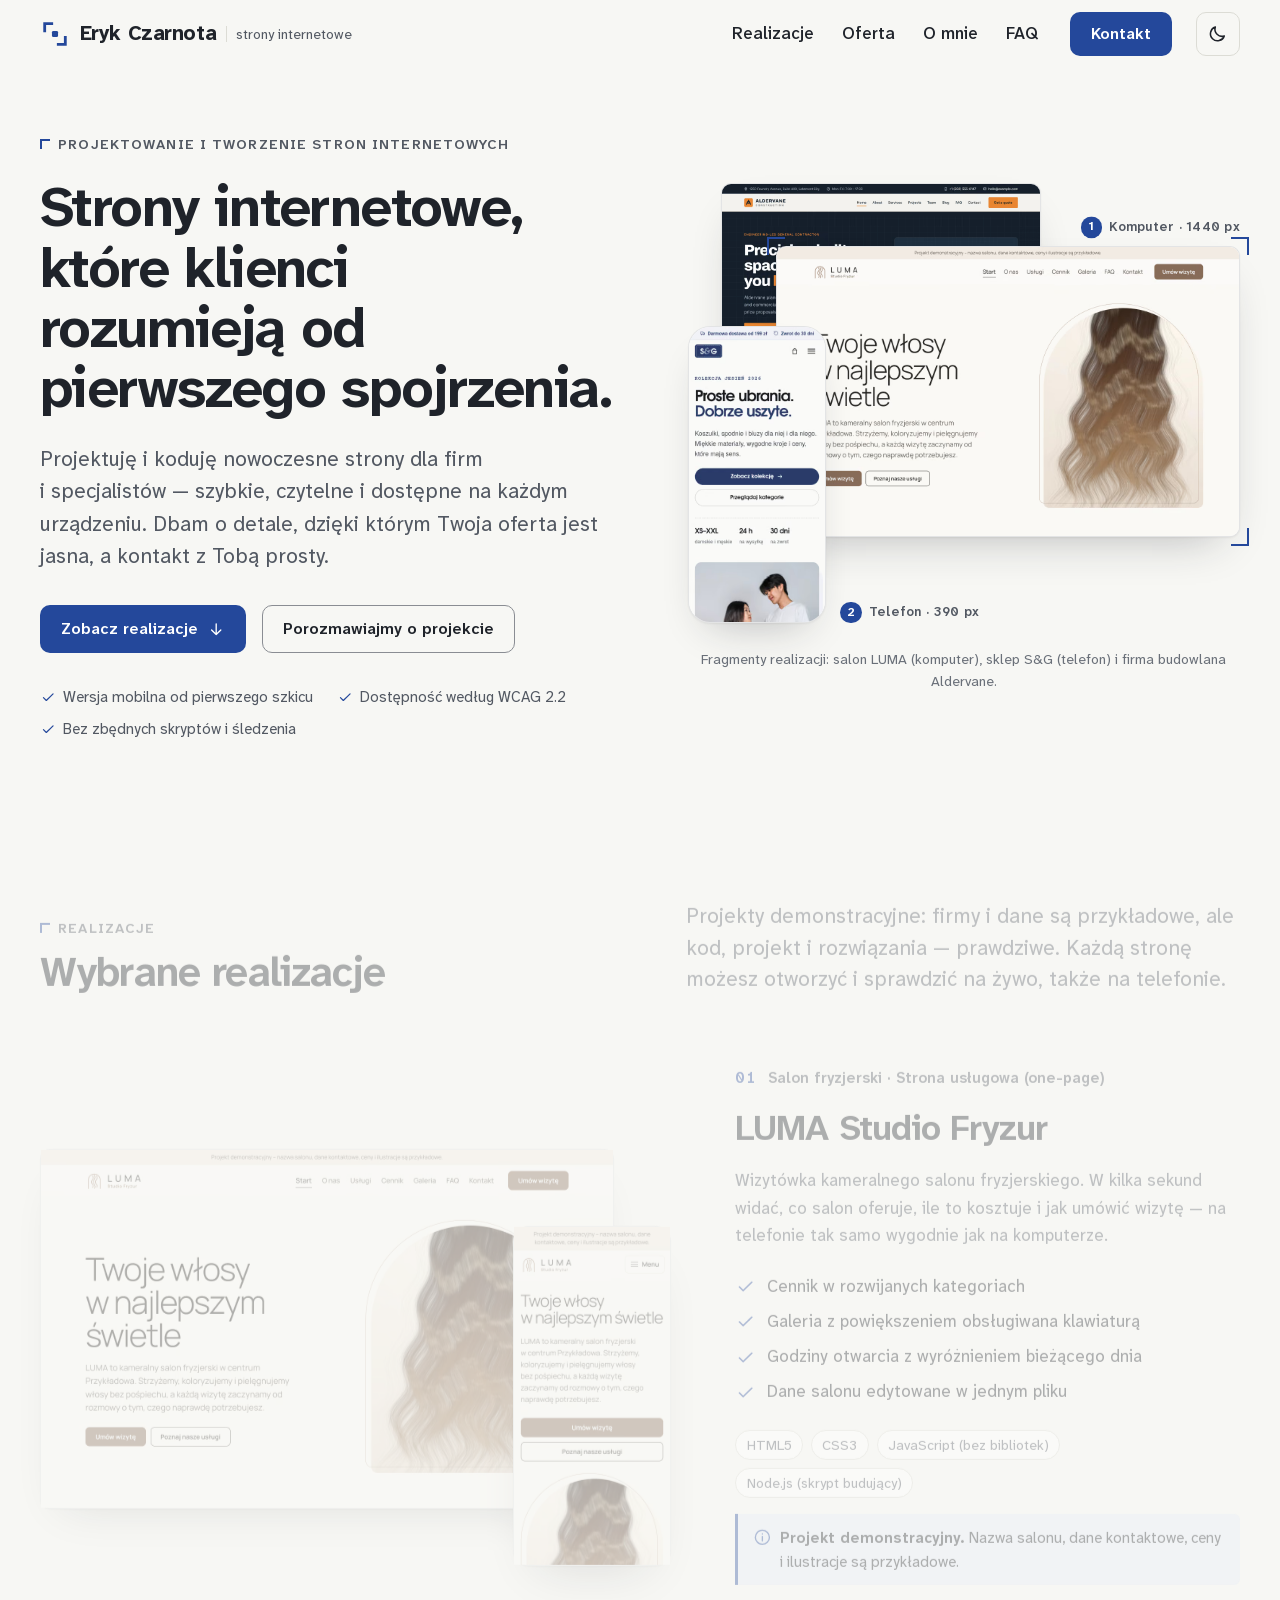
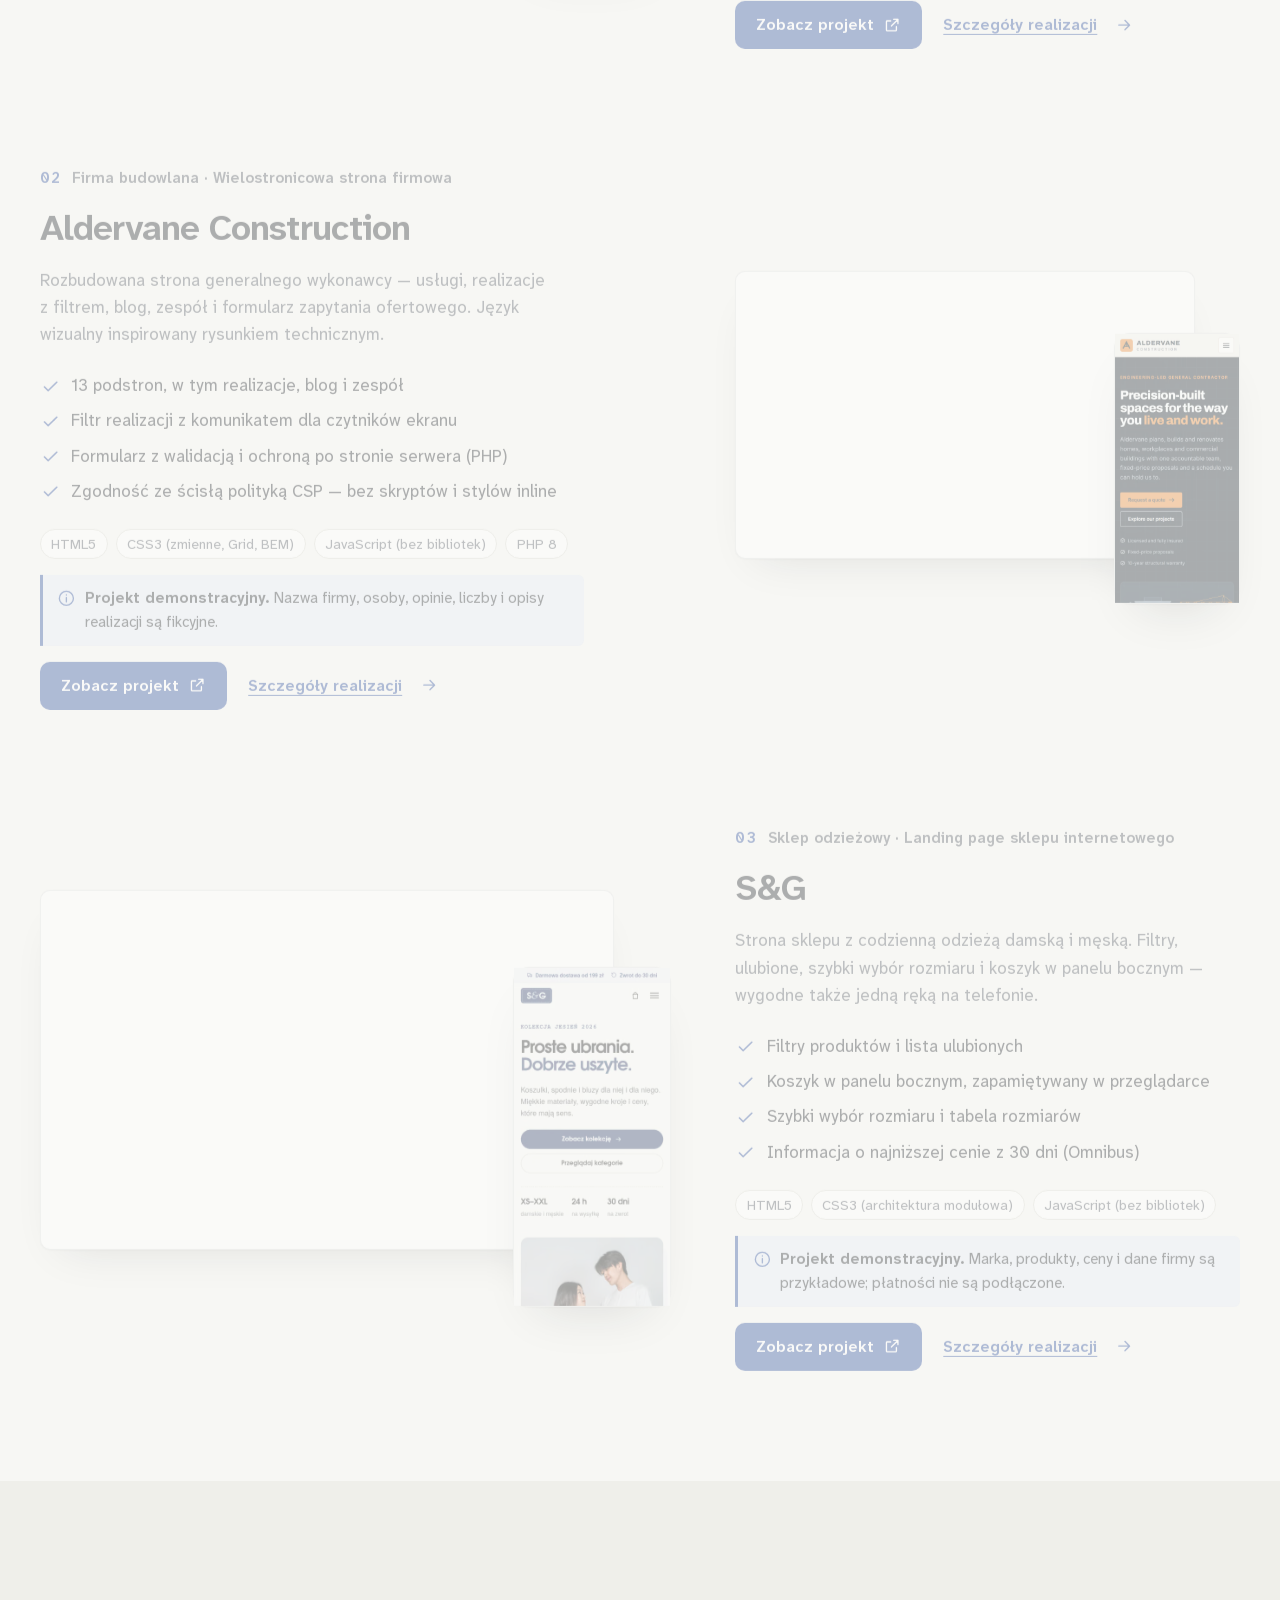
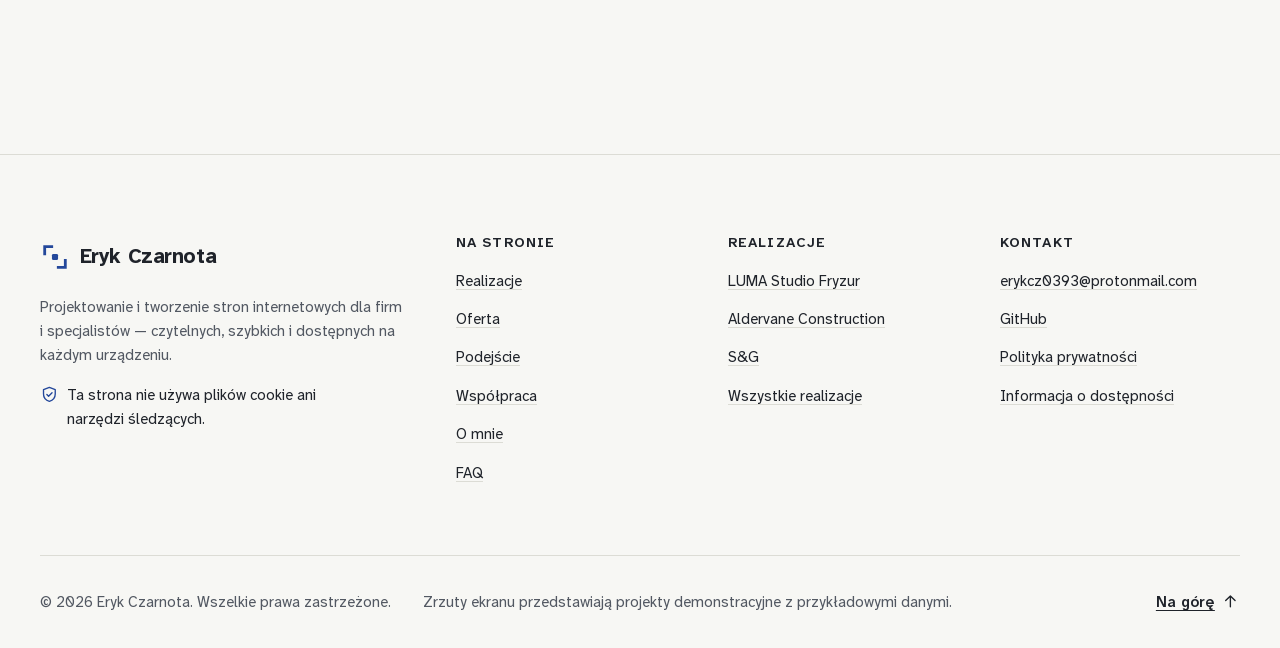
==== index.html @ 2f0369c7 "First C" ====
<!doctype html>
<html lang="pl" dir="ltr">
  <head>
    <meta charset="utf-8" />
    <meta http-equiv="Content-Security-Policy" content="default-src 'none'; script-src 'self' 'sha256-Fnqz5usUp8S/g5ODVF9xJPYz32ws6yMzLYae2Eng40Q='; style-src 'self'; img-src 'self'; font-src 'self'; connect-src 'self'; form-action 'self'; base-uri 'none'; object-src 'none'" />
    <meta name="viewport" content="width=device-width, initial-scale=1" />
    <title>Tworzenie stron internetowych dla firm – Eryk Czarnota</title>
    <meta
      name="description"
      content="Projektuję i tworzę nowoczesne strony internetowe dla firm: szybkie, czytelne i dostępne na każdym urządzeniu. Zobacz realizacje i opisz swój projekt."
    />
    <link rel="canonical" href="https://erykcz93.github.io/portfolio/" />
    <meta name="robots" content="index, follow, max-image-preview:large" />
    <meta name="referrer" content="strict-origin-when-cross-origin" />
    <meta name="color-scheme" content="light dark" />
    <meta name="theme-color" content="#f7f7f4" media="(prefers-color-scheme: light)" />
    <meta name="theme-color" content="#121418" media="(prefers-color-scheme: dark)" />
    <meta name="author" content="Eryk Czarnota" />
    <!-- Ustawia motyw przed narysowaniem strony. Nie zmieniaj tej linii: jej skrót SHA-256 jest w CSP powyżej (patrz README). -->
    <!-- prettier-ignore -->
    <script>(function(){var d=document.documentElement;d.classList.add('js');try{var t=localStorage.getItem('motyw');if(t==='ciemny'){d.dataset.theme='dark'}else if(t==='jasny'){d.dataset.theme='light'}}catch(e){}})();</script>
    <link
      rel="preload"
      href="assets/fonts/atkinson-hyperlegible-next-pl-wght.woff2"
      as="font"
      type="font/woff2"
      crossorigin
    />
    <link rel="icon" href="favicon.ico" sizes="32x32" />
    <link rel="icon" href="assets/images/icons/favicon.svg" type="image/svg+xml" />
    <link rel="apple-touch-icon" href="assets/images/icons/apple-touch-icon.png" />
    <meta property="og:type" content="website" />
    <meta property="og:locale" content="pl_PL" />
    <meta property="og:site_name" content="Eryk Czarnota" />
    <meta property="og:title" content="Tworzenie stron internetowych dla firm – Eryk Czarnota" />
    <meta
      property="og:description"
      content="Projektuję i tworzę nowoczesne strony internetowe dla firm: szybkie, czytelne i dostępne na każdym urządzeniu. Zobacz realizacje i opisz swój projekt."
    />
    <meta property="og:url" content="https://erykcz93.github.io/portfolio/" />
    <meta property="og:image" content="https://erykcz93.github.io/portfolio/assets/images/og/strona-glowna.jpg" />
    <meta property="og:image:type" content="image/jpeg" />
    <meta property="og:image:width" content="1200" />
    <meta property="og:image:height" content="630" />
    <meta property="og:image:alt" content="Eryk Czarnota — projektowanie i tworzenie stron internetowych" />
    <meta name="twitter:card" content="summary_large_image" />
    <meta name="twitter:title" content="Tworzenie stron internetowych dla firm – Eryk Czarnota" />
    <meta
      name="twitter:description"
      content="Projektuję i tworzę nowoczesne strony internetowe dla firm: szybkie, czytelne i dostępne na każdym urządzeniu. Zobacz realizacje i opisz swój projekt."
    />
    <meta name="twitter:image" content="https://erykcz93.github.io/portfolio/assets/images/og/strona-glowna.jpg" />
    <meta name="twitter:image:alt" content="Eryk Czarnota — projektowanie i tworzenie stron internetowych" />
    <script type="application/ld+json">
      {
        "@context": "https://schema.org",
        "@graph": [
          {
            "@type": "WebSite",
            "@id": "https://erykcz93.github.io/portfolio/#witryna",
            "url": "https://erykcz93.github.io/portfolio/",
            "name": "Eryk Czarnota",
            "inLanguage": "pl-PL",
            "publisher": { "@id": "https://erykcz93.github.io/portfolio/#osoba" }
          },
          {
            "@type": "Person",
            "@id": "https://erykcz93.github.io/portfolio/#osoba",
            "name": "Eryk Czarnota",
            "jobTitle": "Projektant i twórca stron internetowych",
            "url": "https://erykcz93.github.io/portfolio/",
            "sameAs": ["https://github.com/erykcz93"],
            "knowsAbout": [
              "Projektowanie stron internetowych",
              "Tworzenie stron internetowych",
              "Dostępność cyfrowa (WCAG)",
              "Wydajność stron internetowych",
              "SEO techniczne"
            ]
          },
          {
            "@type": "FAQPage",
            "mainEntity": [
              {
                "@type": "Question",
                "name": "Ile kosztuje stworzenie strony internetowej?",
                "acceptedAnswer": {
                  "@type": "Answer",
                  "text": "Cena zależy od zakresu: liczby podstron, potrzebnych funkcji (np. formularza, galerii, wersji językowych), tego, czy masz gotowe teksty i zdjęcia, oraz od terminu. Dlatego nie podaję cennika „z góry”. Po krótkiej rozmowie przygotuję wycenę z opisanym zakresem prac — tak, żeby było jasne, co dokładnie obejmuje cena."
                }
              },
              {
                "@type": "Question",
                "name": "Jak długo trwa realizacja?",
                "acceptedAnswer": {
                  "@type": "Answer",
                  "text": "To zależy od zakresu projektu i od tego, jak szybko powstają treści, takie jak teksty i zdjęcia. Prosta strona wizytówka powstaje zwykle szybciej niż na przykład interfejs sklepu internetowego. Konkretny harmonogram z etapami ustalimy przed rozpoczęciem prac."
                }
              },
              {
                "@type": "Question",
                "name": "Czy strona będzie działać na telefonie?",
                "acceptedAnswer": {
                  "@type": "Answer",
                  "text": "Tak. Projektuję od wersji mobilnej i sprawdzam stronę na różnych szerokościach ekranu — od małych telefonów po duże monitory. Wersja na telefon jest pełnoprawna, a nie okrojona."
                }
              },
              {
                "@type": "Question",
                "name": "Czy mogę później samodzielnie zmieniać treści?",
                "acceptedAnswer": {
                  "@type": "Answer",
                  "text": "To zależy od wybranego rozwiązania i tego, jak często planujesz zmiany. Możliwe są różne warianty: zmiany wprowadzane przeze mnie albo strona przygotowana tak, by najczęściej zmieniane dane — np. godziny otwarcia, cennik czy dane kontaktowe — edytowało się w jednym, czytelnie opisanym miejscu. Jeśli potrzebujesz panelu do samodzielnej edycji, powiedz o tym na starcie — ma to wpływ na wybór technologii."
                }
              },
              {
                "@type": "Question",
                "name": "Czy zajmujesz się domeną i hostingiem?",
                "acceptedAnswer": {
                  "@type": "Answer",
                  "text": "Tak. Rejestruję domenę i utrzymuję stronę na swoim hostingu, więc nie musisz zajmować się sprawami technicznymi. Koszty utrzymania domeny i hostingu pokrywasz Ty — ich wysokość i sposób rozliczania ustalimy przed rozpoczęciem prac."
                }
              },
              {
                "@type": "Question",
                "name": "Czy strona będzie przygotowana pod SEO?",
                "acceptedAnswer": {
                  "@type": "Answer",
                  "text": "Tak, w zakresie technicznym: poprawna struktura nagłówków, unikalne tytuły i opisy, szybkie ładowanie, przyjazne adresy, mapa strony i dane strukturalne. To fundament, bez którego trudno o dobrą widoczność w Google. Pozycjonowanie to jednak proces długofalowy, zależny m.in. od treści i konkurencji w Twojej branży. Nikt nie może uczciwie zagwarantować pierwszego miejsca w wynikach wyszukiwania."
                }
              },
              {
                "@type": "Question",
                "name": "Czy strona będzie bezpieczna?",
                "acceptedAnswer": {
                  "@type": "Answer",
                  "text": "Bezpieczeństwo uwzględniam od początku: ograniczam zależności i zewnętrzne skrypty do minimum, korzystam z szyfrowanego połączenia HTTPS i nagłówków bezpieczeństwa — w zakresie, na jaki pozwala hosting. Prosta strona bez zbędnego panelu administracyjnego i bazy danych ma też znacznie mniejszą powierzchnię ataku."
                }
              },
              {
                "@type": "Question",
                "name": "Czy strona może zawierać formularz kontaktowy?",
                "acceptedAnswer": {
                  "@type": "Answer",
                  "text": "Tak. Formularz potrzebuje jednak części serwerowej, która odbierze wiadomość i bezpiecznie ją przekaże — sama strona statyczna tego nie zrobi. Rozwiązanie dobieram do hostingu: z walidacją danych po stronie serwera i ochroną przed spamem, ale bez uciążliwych zabezpieczeń dla odwiedzających. Prostą i niezawodną alternatywą jest odnośnik do wiadomości e-mail."
                }
              },
              {
                "@type": "Question",
                "name": "Czy mogę zamówić modernizację obecnej strony?",
                "acceptedAnswer": {
                  "@type": "Answer",
                  "text": "Tak. Zaczynam od przeglądu: wyglądu, wersji mobilnej, szybkości, dostępności i struktury treści. Na tej podstawie proponuję zakres prac. Czasem wystarczy poprawić najważniejsze elementy, a czasem lepiej zbudować stronę od nowa — decyzja należy do Ciebie."
                }
              },
              {
                "@type": "Question",
                "name": "Czy stronę można rozbudować w przyszłości?",
                "acceptedAnswer": {
                  "@type": "Answer",
                  "text": "Tak. Buduję strony tak, by dało się dodawać podstrony, realizacje, wpisy na blogu czy nowe sekcje bez przebudowy całości. Plany rozbudowy warto omówić na starcie, nawet jeśli wdrożysz je później."
                }
              },
              {
                "@type": "Question",
                "name": "Czy strona będzie dostępna dla osób z niepełnosprawnościami?",
                "acceptedAnswer": {
                  "@type": "Answer",
                  "text": "Tak — pracuję według wytycznych WCAG 2.2 na poziomie AA: dbam o kontrast, obsługę klawiaturą, poprawną strukturę dla czytników ekranu, opisy obrazów i ograniczanie animacji dla osób, które tego potrzebują. Stronę sprawdzam narzędziami automatycznymi i ręcznie, bo żadne narzędzie nie wykryje wszystkich problemów."
                }
              },
              {
                "@type": "Question",
                "name": "Czy strona będzie zgodna z RODO?",
                "acceptedAnswer": {
                  "@type": "Answer",
                  "text": "Dbam o techniczną stronę ochrony prywatności: zbieram tylko niezbędne dane, unikam zbędnych narzędzi śledzących i przygotowuję miejsce na politykę prywatności. Treść dokumentów prawnych warto jednak zweryfikować z prawnikiem — nie udzielam porad prawnych."
                }
              },
              {
                "@type": "Question",
                "name": "Co warto przygotować przed pierwszą rozmową?",
                "acceptedAnswer": {
                  "@type": "Answer",
                  "text": "Nie potrzebujesz gotowej specyfikacji. Wystarczy kilka zdań: czym zajmuje się Twoja firma, do kogo kierujesz ofertę, czego oczekujesz od strony i co już masz — np. domenę, logo, teksty lub zdjęcia. Pomogą też przykłady stron, które Ci się podobają, i takich, które Cię irytują."
                }
              }
            ]
          }
        ]
      }
    </script>
    <link rel="stylesheet" href="assets/css/style.css" />
  </head>
  <body id="top">
    <!-- Zestaw ikon strony. Użycie: <svg class="icon" width="24" height="24" aria-hidden="true" focusable="false"><use href="#i-nazwa"></use></svg> -->
    <!-- prettier-ignore -->
    <svg class="sprite" width="0" height="0" aria-hidden="true" focusable="false">
      <symbol id="i-arrow-right" viewBox="0 0 24 24"><path d="M5 12h14M13 6l6 6-6 6"/></symbol>
      <symbol id="i-arrow-down" viewBox="0 0 24 24"><path d="M12 5v14M6 13l6 6 6-6"/></symbol>
      <symbol id="i-arrow-up" viewBox="0 0 24 24"><path d="M12 19V5M6 11l6-6 6 6"/></symbol>
      <symbol id="i-arrow-left" viewBox="0 0 24 24"><path d="M19 12H5M11 6l-6 6 6 6"/></symbol>
      <symbol id="i-external" viewBox="0 0 24 24"><path d="M14 4.5h5.5V10M19.5 4.5L11 13"/><path d="M17.5 14v4.5a1 1 0 0 1-1 1h-11a1 1 0 0 1-1-1v-11a1 1 0 0 1 1-1H10"/></symbol>
      <symbol id="i-check" viewBox="0 0 24 24"><path d="M5 12.5l4.2 4.2L19 7"/></symbol>
      <symbol id="i-info" viewBox="0 0 24 24"><circle cx="12" cy="12" r="9"/><path d="M12 11v5.5M12 7.6v.1"/></symbol>
      <symbol id="i-mail" viewBox="0 0 24 24"><rect x="3" y="5" width="18" height="14" rx="2"/><path d="M4 7l8 6 8-6"/></symbol>
      <symbol id="i-copy" viewBox="0 0 24 24"><rect x="8.5" y="8.5" width="11.5" height="11.5" rx="2"/><path d="M15.5 8.5V6a2 2 0 0 0-2-2H6a2 2 0 0 0-2 2v7.5a2 2 0 0 0 2 2h2.5"/></symbol>
      <symbol id="i-code" viewBox="0 0 24 24"><path d="M8.5 7l-5 5 5 5M15.5 7l5 5-5 5M13.5 4.5l-3 15"/></symbol>
      <symbol id="i-sun" viewBox="0 0 24 24"><circle cx="12" cy="12" r="4"/><path d="M12 2.5v2M12 19.5v2M4.6 4.6L6 6M18 18l1.4 1.4M2.5 12h2M19.5 12h2M4.6 19.4L6 18M18 6l1.4-1.4"/></symbol>
      <symbol id="i-moon" viewBox="0 0 24 24"><path d="M19.5 14.6A8 8 0 0 1 9.4 4.5a8 8 0 1 0 10.1 10.1z"/></symbol>
      <symbol id="i-card" viewBox="0 0 24 24"><rect x="3" y="5.5" width="18" height="13" rx="2"/><circle cx="8.5" cy="11" r="2"/><path d="M5.8 15.6c.6-1.3 1.6-2 2.7-2s2.1.7 2.7 2M14 10h4M14 13.5h3"/></symbol>
      <symbol id="i-target" viewBox="0 0 24 24"><circle cx="12" cy="12" r="8.5"/><circle cx="12" cy="12" r="4.5"/><circle cx="12" cy="12" r="1"/></symbol>
      <symbol id="i-frame" viewBox="0 0 24 24"><path d="M4 9V4h5M15 4h5v5M20 15v5h-5M9 20H4v-5"/><path d="M7.5 15.5l2.8-3.3 2.2 2.3 1.6-1.8 2.4 2.8"/></symbol>
      <symbol id="i-bag" viewBox="0 0 24 24"><path d="M5 8h14l-1.1 12.1a1 1 0 0 1-1 .9H7.1a1 1 0 0 1-1-.9z"/><path d="M9 10V6.5a3 3 0 0 1 6 0V10"/></symbol>
      <symbol id="i-refresh" viewBox="0 0 24 24"><path d="M19.5 11A7.8 7.8 0 0 0 5.6 6.6M4.5 13a7.8 7.8 0 0 0 13.9 4.4"/><path d="M5 3v4h4M19 21v-4h-4"/></symbol>
      <symbol id="i-gauge" viewBox="0 0 24 24"><path d="M4.2 17.5a8.6 8.6 0 1 1 15.6 0"/><path d="M12 13.5l4.2-4.2"/><circle cx="12" cy="13.5" r="1.2"/><path d="M8 17.5h8"/></symbol>
      <symbol id="i-devices" viewBox="0 0 24 24"><rect x="2.5" y="4" width="15" height="10.5" rx="1.5"/><path d="M7 18.5h5M9.5 14.5v4"/><rect x="15.5" y="9.5" width="6" height="10.5" rx="1.3"/></symbol>
      <symbol id="i-access" viewBox="0 0 24 24"><circle cx="12" cy="12" r="9"/><circle cx="12" cy="7.4" r="1.3"/><path d="M7.5 10.2l4.5.9 4.5-.9M12 11.1v3.3l-2.4 3.9M12 14.4l2.4 3.9"/></symbol>
      <symbol id="i-shield" viewBox="0 0 24 24"><path d="M12 3l7.5 3v5.6c0 4.5-3.2 8.1-7.5 9.4-4.3-1.3-7.5-4.9-7.5-9.4V6z"/><path d="M8.8 12.1l2.2 2.2 4.4-4.4"/></symbol>
      <symbol id="i-structure" viewBox="0 0 24 24"><rect x="9" y="3" width="6" height="4.5" rx="1"/><rect x="3" y="16.5" width="6" height="4.5" rx="1"/><rect x="15" y="16.5" width="6" height="4.5" rx="1"/><path d="M12 7.5V12M6 16.5V12h12v4.5"/></symbol>
    </svg>
    <div class="sentinel sentinel--header" data-header-sentinel aria-hidden="true"></div>
    <div class="sentinel sentinel--top" data-top-sentinel aria-hidden="true"></div>
    <a class="skip-link" href="#tresc">Przejdź do treści</a>
    <header class="site-header" data-header>
      <div class="container site-header__inner">
        <a class="brand" href="index.html">
          <svg class="brand__mark" viewBox="0 0 32 32" width="30" height="30" aria-hidden="true" focusable="false">
            <path
              d="M5 12.5V5h7.5M27 19.5V27h-7.5"
              fill="none"
              stroke="currentColor"
              stroke-width="3"
              stroke-linecap="square"
            />
            <rect x="12.75" y="12.75" width="6.5" height="6.5" rx="1.5" fill="currentColor" />
          </svg>
          <span class="brand__name">Eryk Czarnota</span> <span class="brand__tagline">strony internetowe</span>
          <span class="visually-hidden">— strona główna</span>
        </a>
        <button type="button" class="menu-toggle" aria-expanded="false" aria-controls="menu-glowne" data-menu-toggle>
          <span class="menu-toggle__bars" aria-hidden="true"></span> <span class="menu-toggle__label">Menu</span>
        </button>
        <nav id="menu-glowne" class="site-nav" aria-label="Główna">
          <ul class="site-nav__list" role="list">
            <li><a class="site-nav__link" href="#realizacje" data-spy="realizacje"> Realizacje </a></li>
            <li><a class="site-nav__link" href="#oferta" data-spy="oferta"> Oferta </a></li>
            <li><a class="site-nav__link" href="#o-mnie" data-spy="o-mnie"> O&nbsp;mnie </a></li>
            <li><a class="site-nav__link" href="#faq" data-spy="faq"> FAQ </a></li>
          </ul>
          <a class="btn btn--primary site-nav__cta" href="#kontakt" data-spy="kontakt">Kontakt</a>
        </nav>
        <button type="button" class="theme-toggle" aria-pressed="false" data-theme-toggle>
          <span class="theme-toggle__moon">
            <svg class="icon" width="24" height="24" aria-hidden="true" focusable="false">
              <use href="#i-moon"></use>
            </svg>
          </span>
          <span class="theme-toggle__sun">
            <svg class="icon" width="24" height="24" aria-hidden="true" focusable="false">
              <use href="#i-sun"></use>
            </svg>
          </span>
          <span class="visually-hidden">Tryb ciemny</span>
        </button>
      </div>
    </header>
    <main id="tresc" tabindex="-1">
      <section class="hero" aria-labelledby="hero-tytul" data-spy-reset>
        <div class="container hero__grid">
          <div class="hero__copy">
            <p class="eyebrow">Projektowanie i&nbsp;tworzenie stron internetowych</p>
            <h1 id="hero-tytul" class="hero__title">
              Strony internetowe, które klienci rozumieją od pierwszego spojrzenia.
            </h1>
            <p class="hero__lead">
              Projektuję i&nbsp;koduję nowoczesne strony dla firm i&nbsp;specjalistów&nbsp;— szybkie, czytelne
              i&nbsp;dostępne na każdym urządzeniu. Dbam o&nbsp;detale, dzięki którym Twoja oferta jest jasna,
              a&nbsp;kontakt z&nbsp;Tobą prosty.
            </p>
            <div class="actions hero__actions">
              <a class="btn btn--primary" href="#realizacje">
                Zobacz realizacje
                <svg class="icon icon--move-down" width="24" height="24" aria-hidden="true" focusable="false">
                  <use href="#i-arrow-down"></use>
                </svg>
              </a>
              <a class="btn btn--secondary" href="#kontakt">Porozmawiajmy o&nbsp;projekcie</a>
            </div>
            <ul class="hero__standards" role="list" aria-label="Standard każdej strony">
              <li>
                <svg class="icon" width="24" height="24" aria-hidden="true" focusable="false">
                  <use href="#i-check"></use>
                </svg>
                Wersja mobilna od pierwszego szkicu
              </li>
              <li>
                <svg class="icon" width="24" height="24" aria-hidden="true" focusable="false">
                  <use href="#i-check"></use>
                </svg>
                Dostępność według WCAG 2.2
              </li>
              <li>
                <svg class="icon" width="24" height="24" aria-hidden="true" focusable="false">
                  <use href="#i-check"></use>
                </svg>
                Bez zbędnych skryptów i&nbsp;śledzenia
              </li>
            </ul>
          </div>
          <figure class="showcase" aria-labelledby="showcase-podpis">
            <div class="showcase__stage">
              <div class="shot shot--back">
                <picture>
                  <source
                    srcset="
                      assets/images/projects/aldervane-firma-budowlana/desktop-480.avif 480w,
                      assets/images/projects/aldervane-firma-budowlana/desktop-720.avif 720w,
                      assets/images/projects/aldervane-firma-budowlana/desktop-960.avif 960w
                    "
                    type="image/avif"
                    sizes="(min-width: 75em) 380px, (min-width: 60em) 32vw, 1px"
                  />
                  <img
                    src="assets/images/projects/aldervane-firma-budowlana/desktop-960.webp"
                    srcset="
                      assets/images/projects/aldervane-firma-budowlana/desktop-480.webp 480w,
                      assets/images/projects/aldervane-firma-budowlana/desktop-720.webp 720w,
                      assets/images/projects/aldervane-firma-budowlana/desktop-960.webp 960w
                    "
                    alt="Strona główna Aldervane Construction na ekranie komputera"
                    sizes="(min-width: 75em) 380px, (min-width: 60em) 32vw, 1px"
                    loading="lazy"
                    decoding="async"
                    width="2880"
                    height="1800"
                  />
                </picture>
              </div>
              <div class="shot shot--main frame">
                <picture>
                  <source
                    srcset="
                      assets/images/projects/luma-salon-fryzjerski/desktop-480.avif   480w,
                      assets/images/projects/luma-salon-fryzjerski/desktop-640.avif   640w,
                      assets/images/projects/luma-salon-fryzjerski/desktop-960.avif   960w,
                      assets/images/projects/luma-salon-fryzjerski/desktop-1280.avif 1280w,
                      assets/images/projects/luma-salon-fryzjerski/desktop-1600.avif 1600w
                    "
                    type="image/avif"
                    sizes="(min-width: 75em) 560px, (min-width: 60em) 46vw, 84vw"
                  />
                  <img
                    src="assets/images/projects/luma-salon-fryzjerski/desktop-1600.webp"
                    srcset="
                      assets/images/projects/luma-salon-fryzjerski/desktop-480.webp   480w,
                      assets/images/projects/luma-salon-fryzjerski/desktop-640.webp   640w,
                      assets/images/projects/luma-salon-fryzjerski/desktop-960.webp   960w,
                      assets/images/projects/luma-salon-fryzjerski/desktop-1280.webp 1280w,
                      assets/images/projects/luma-salon-fryzjerski/desktop-1600.webp 1600w
                    "
                    alt="Strona główna salonu LUMA Studio Fryzur na ekranie komputera"
                    sizes="(min-width: 75em) 560px, (min-width: 60em) 46vw, 84vw"
                    loading="eager"
                    fetchpriority="high"
                    decoding="async"
                    width="2880"
                    height="1800"
                  />
                </picture>
              </div>
              <div class="shot shot--phone">
                <picture>
                  <source
                    srcset="
                      assets/images/projects/sg-sklep-odziezowy/mobile-180.avif 180w,
                      assets/images/projects/sg-sklep-odziezowy/mobile-270.avif 270w,
                      assets/images/projects/sg-sklep-odziezowy/mobile-360.avif 360w,
                      assets/images/projects/sg-sklep-odziezowy/mobile-540.avif 540w
                    "
                    type="image/avif"
                    sizes="(min-width: 75em) 170px, (min-width: 60em) 14vw, 26vw"
                  />
                  <img
                    src="assets/images/projects/sg-sklep-odziezowy/mobile-540.webp"
                    srcset="
                      assets/images/projects/sg-sklep-odziezowy/mobile-180.webp 180w,
                      assets/images/projects/sg-sklep-odziezowy/mobile-270.webp 270w,
                      assets/images/projects/sg-sklep-odziezowy/mobile-360.webp 360w,
                      assets/images/projects/sg-sklep-odziezowy/mobile-540.webp 540w
                    "
                    alt="Strona główna sklepu S&amp;G na ekranie telefonu"
                    sizes="(min-width: 75em) 170px, (min-width: 60em) 14vw, 26vw"
                    loading="eager"
                    decoding="async"
                    width="780"
                    height="1688"
                  />
                </picture>
              </div>
              <p class="note note--desktop" aria-hidden="true">
                <span class="note__num">1</span>Komputer · 1440&nbsp;px
              </p>
              <p class="note note--phone" aria-hidden="true"><span class="note__num">2</span>Telefon · 390&nbsp;px</p>
            </div>
            <figcaption id="showcase-podpis" class="showcase__caption">
              Fragmenty realizacji: salon LUMA (komputer), sklep S&amp;G (telefon) i&nbsp;firma budowlana Aldervane.
            </figcaption>
          </figure>
        </div>
      </section>
      <section id="realizacje" class="section section--lazy" aria-labelledby="realizacje-tytul">
        <div class="container">
          <div class="section__head section__head--split" data-reveal>
            <div class="section__titles">
              <p class="eyebrow">Realizacje</p>
              <h2 id="realizacje-tytul">Wybrane realizacje</h2>
            </div>
            <p class="section__intro">
              Projekty demonstracyjne: firmy i&nbsp;dane są przykładowe, ale kod, projekt i&nbsp;rozwiązania&nbsp;—
              prawdziwe. Każdą stronę możesz otworzyć i&nbsp;sprawdzić na żywo, także na telefonie.
            </p>
          </div>
          <div class="projects">
            <article class="project focus-group" aria-labelledby="realizacja-luma-salon-fryzjerski" data-reveal>
              <a class="project__media" href="realizacje/luma-salon-fryzjerski.html" tabindex="-1" aria-hidden="true">
                <div class="project__desktop frame frame--on-focus">
                  <picture>
                    <source
                      srcset="
                        assets/images/projects/luma-salon-fryzjerski/desktop-480.avif   480w,
                        assets/images/projects/luma-salon-fryzjerski/desktop-720.avif   720w,
                        assets/images/projects/luma-salon-fryzjerski/desktop-960.avif   960w,
                        assets/images/projects/luma-salon-fryzjerski/desktop-1280.avif 1280w
                      "
                      type="image/avif"
                      sizes="(min-width: 75em) 660px, (min-width: 60em) 55vw, 90vw"
                    />
                    <img
                      src="assets/images/projects/luma-salon-fryzjerski/desktop-1280.webp"
                      srcset="
                        assets/images/projects/luma-salon-fryzjerski/desktop-480.webp   480w,
                        assets/images/projects/luma-salon-fryzjerski/desktop-720.webp   720w,
                        assets/images/projects/luma-salon-fryzjerski/desktop-960.webp   960w,
                        assets/images/projects/luma-salon-fryzjerski/desktop-1280.webp 1280w
                      "
                      alt=""
                      sizes="(min-width: 75em) 660px, (min-width: 60em) 55vw, 90vw"
                      loading="lazy"
                      decoding="async"
                      width="2880"
                      height="1800"
                    />
                  </picture>
                </div>
                <div class="project__phone">
                  <picture>
                    <source
                      srcset="
                        assets/images/projects/luma-salon-fryzjerski/mobile-180.avif 180w,
                        assets/images/projects/luma-salon-fryzjerski/mobile-270.avif 270w,
                        assets/images/projects/luma-salon-fryzjerski/mobile-360.avif 360w
                      "
                      type="image/avif"
                      sizes="(min-width: 60em) 160px, 24vw"
                    />
                    <img
                      src="assets/images/projects/luma-salon-fryzjerski/mobile-360.webp"
                      srcset="
                        assets/images/projects/luma-salon-fryzjerski/mobile-180.webp 180w,
                        assets/images/projects/luma-salon-fryzjerski/mobile-270.webp 270w,
                        assets/images/projects/luma-salon-fryzjerski/mobile-360.webp 360w
                      "
                      alt=""
                      sizes="(min-width: 60em) 160px, 24vw"
                      loading="lazy"
                      decoding="async"
                      width="780"
                      height="1688"
                    />
                  </picture>
                </div>
              </a>
              <div class="project__body">
                <p class="project__meta">
                  <span class="project__number" aria-hidden="true">01</span>
                  <span>Salon fryzjerski · Strona usługowa (one-page)</span>
                </p>
                <h3 id="realizacja-luma-salon-fryzjerski" class="project__title">LUMA Studio Fryzur</h3>
                <p class="project__summary">
                  Wizytówka kameralnego salonu fryzjerskiego. W&nbsp;kilka sekund widać, co salon oferuje, ile to
                  kosztuje i&nbsp;jak umówić wizytę&nbsp;— na telefonie tak samo wygodnie jak na komputerze.
                </p>
                <ul class="checklist project__features" role="list">
                  <li>
                    <svg class="icon" width="24" height="24" aria-hidden="true" focusable="false">
                      <use href="#i-check"></use>
                    </svg>
                    Cennik w&nbsp;rozwijanych kategoriach
                  </li>
                  <li>
                    <svg class="icon" width="24" height="24" aria-hidden="true" focusable="false">
                      <use href="#i-check"></use>
                    </svg>
                    Galeria z&nbsp;powiększeniem obsługiwana klawiaturą
                  </li>
                  <li>
                    <svg class="icon" width="24" height="24" aria-hidden="true" focusable="false">
                      <use href="#i-check"></use>
                    </svg>
                    Godziny otwarcia z&nbsp;wyróżnieniem bieżącego dnia
                  </li>
                  <li>
                    <svg class="icon" width="24" height="24" aria-hidden="true" focusable="false">
                      <use href="#i-check"></use>
                    </svg>
                    Dane salonu edytowane w&nbsp;jednym pliku
                  </li>
                </ul>
                <ul class="chips" role="list" aria-label="Technologie">
                  <li class="chip">HTML5</li>
                  <li class="chip">CSS3</li>
                  <li class="chip">JavaScript (bez bibliotek)</li>
                  <li class="chip">Node.js (skrypt budujący)</li>
                </ul>
                <p class="project__demo">
                  <svg class="icon" width="24" height="24" aria-hidden="true" focusable="false">
                    <use href="#i-info"></use>
                  </svg>
                  <span>
                    <strong>Projekt demonstracyjny.</strong> Nazwa salonu, dane kontaktowe, ceny i&nbsp;ilustracje są
                    przykładowe.
                  </span>
                </p>
                <div class="actions">
                  <a
                    class="btn btn--primary"
                    href="https://erykcz93.github.io/hairdresser/"
                    target="_blank"
                    rel="noopener"
                  >
                    Zobacz projekt
                    <svg class="icon icon--move-out" width="24" height="24" aria-hidden="true" focusable="false">
                      <use href="#i-external"></use>
                    </svg>
                    <span class="visually-hidden">LUMA (otwiera się w&nbsp;nowej karcie)</span>
                  </a>
                  <a class="btn btn--text" href="realizacje/luma-salon-fryzjerski.html">
                    Szczegóły realizacji<span class="visually-hidden">: LUMA</span>
                    <svg class="icon icon--move" width="24" height="24" aria-hidden="true" focusable="false">
                      <use href="#i-arrow-right"></use>
                    </svg>
                  </a>
                </div>
              </div>
            </article>
            <article class="project focus-group" aria-labelledby="realizacja-aldervane-firma-budowlana" data-reveal>
              <a
                class="project__media"
                href="realizacje/aldervane-firma-budowlana.html"
                tabindex="-1"
                aria-hidden="true"
              >
                <div class="project__desktop frame frame--on-focus">
                  <picture>
                    <source
                      srcset="
                        assets/images/projects/aldervane-firma-budowlana/desktop-480.avif   480w,
                        assets/images/projects/aldervane-firma-budowlana/desktop-720.avif   720w,
                        assets/images/projects/aldervane-firma-budowlana/desktop-960.avif   960w,
                        assets/images/projects/aldervane-firma-budowlana/desktop-1280.avif 1280w
                      "
                      type="image/avif"
                      sizes="(min-width: 75em) 660px, (min-width: 60em) 55vw, 90vw"
                    />
                    <img
                      src="assets/images/projects/aldervane-firma-budowlana/desktop-1280.webp"
                      srcset="
                        assets/images/projects/aldervane-firma-budowlana/desktop-480.webp   480w,
                        assets/images/projects/aldervane-firma-budowlana/desktop-720.webp   720w,
                        assets/images/projects/aldervane-firma-budowlana/desktop-960.webp   960w,
                        assets/images/projects/aldervane-firma-budowlana/desktop-1280.webp 1280w
                      "
                      alt=""
                      sizes="(min-width: 75em) 660px, (min-width: 60em) 55vw, 90vw"
                      loading="lazy"
                      decoding="async"
                      width="2880"
                      height="1800"
                    />
                  </picture>
                </div>
                <div class="project__phone">
                  <picture>
                    <source
                      srcset="
                        assets/images/projects/aldervane-firma-budowlana/mobile-180.avif 180w,
                        assets/images/projects/aldervane-firma-budowlana/mobile-270.avif 270w,
                        assets/images/projects/aldervane-firma-budowlana/mobile-360.avif 360w
                      "
                      type="image/avif"
                      sizes="(min-width: 60em) 160px, 24vw"
                    />
                    <img
                      src="assets/images/projects/aldervane-firma-budowlana/mobile-360.webp"
                      srcset="
                        assets/images/projects/aldervane-firma-budowlana/mobile-180.webp 180w,
                        assets/images/projects/aldervane-firma-budowlana/mobile-270.webp 270w,
                        assets/images/projects/aldervane-firma-budowlana/mobile-360.webp 360w
                      "
                      alt=""
                      sizes="(min-width: 60em) 160px, 24vw"
                      loading="lazy"
                      decoding="async"
                      width="780"
                      height="1688"
                    />
                  </picture>
                </div>
              </a>
              <div class="project__body">
                <p class="project__meta">
                  <span class="project__number" aria-hidden="true">02</span>
                  <span>Firma budowlana · Wielostronicowa strona firmowa</span>
                </p>
                <h3 id="realizacja-aldervane-firma-budowlana" class="project__title">Aldervane Construction</h3>
                <p class="project__summary">
                  Rozbudowana strona generalnego wykonawcy&nbsp;— usługi, realizacje z&nbsp;filtrem, blog, zespół
                  i&nbsp;formularz zapytania ofertowego. Język wizualny inspirowany rysunkiem technicznym.
                </p>
                <ul class="checklist project__features" role="list">
                  <li>
                    <svg class="icon" width="24" height="24" aria-hidden="true" focusable="false">
                      <use href="#i-check"></use>
                    </svg>
                    13 podstron, w&nbsp;tym realizacje, blog i&nbsp;zespół
                  </li>
                  <li>
                    <svg class="icon" width="24" height="24" aria-hidden="true" focusable="false">
                      <use href="#i-check"></use>
                    </svg>
                    Filtr realizacji z&nbsp;komunikatem dla czytników ekranu
                  </li>
                  <li>
                    <svg class="icon" width="24" height="24" aria-hidden="true" focusable="false">
                      <use href="#i-check"></use>
                    </svg>
                    Formularz z&nbsp;walidacją i&nbsp;ochroną po stronie serwera (PHP)
                  </li>
                  <li>
                    <svg class="icon" width="24" height="24" aria-hidden="true" focusable="false">
                      <use href="#i-check"></use>
                    </svg>
                    Zgodność ze ścisłą polityką CSP&nbsp;— bez skryptów i&nbsp;stylów inline
                  </li>
                </ul>
                <ul class="chips" role="list" aria-label="Technologie">
                  <li class="chip">HTML5</li>
                  <li class="chip">CSS3 (zmienne, Grid, BEM)</li>
                  <li class="chip">JavaScript (bez bibliotek)</li>
                  <li class="chip">PHP 8</li>
                </ul>
                <p class="project__demo">
                  <svg class="icon" width="24" height="24" aria-hidden="true" focusable="false">
                    <use href="#i-info"></use>
                  </svg>
                  <span>
                    <strong>Projekt demonstracyjny.</strong> Nazwa firmy, osoby, opinie, liczby i&nbsp;opisy realizacji
                    są fikcyjne.
                  </span>
                </p>
                <div class="actions">
                  <a
                    class="btn btn--primary"
                    href="https://erykcz93.github.io/construction/"
                    target="_blank"
                    rel="noopener"
                  >
                    Zobacz projekt
                    <svg class="icon icon--move-out" width="24" height="24" aria-hidden="true" focusable="false">
                      <use href="#i-external"></use>
                    </svg>
                    <span class="visually-hidden">Aldervane (otwiera się w&nbsp;nowej karcie)</span>
                  </a>
                  <a class="btn btn--text" href="realizacje/aldervane-firma-budowlana.html">
                    Szczegóły realizacji<span class="visually-hidden">: Aldervane</span>
                    <svg class="icon icon--move" width="24" height="24" aria-hidden="true" focusable="false">
                      <use href="#i-arrow-right"></use>
                    </svg>
                  </a>
                </div>
              </div>
            </article>
            <article class="project focus-group" aria-labelledby="realizacja-sg-sklep-odziezowy" data-reveal>
              <a class="project__media" href="realizacje/sg-sklep-odziezowy.html" tabindex="-1" aria-hidden="true">
                <div class="project__desktop frame frame--on-focus">
                  <picture>
                    <source
                      srcset="
                        assets/images/projects/sg-sklep-odziezowy/desktop-480.avif   480w,
                        assets/images/projects/sg-sklep-odziezowy/desktop-720.avif   720w,
                        assets/images/projects/sg-sklep-odziezowy/desktop-960.avif   960w,
                        assets/images/projects/sg-sklep-odziezowy/desktop-1280.avif 1280w
                      "
                      type="image/avif"
                      sizes="(min-width: 75em) 660px, (min-width: 60em) 55vw, 90vw"
                    />
                    <img
                      src="assets/images/projects/sg-sklep-odziezowy/desktop-1280.webp"
                      srcset="
                        assets/images/projects/sg-sklep-odziezowy/desktop-480.webp   480w,
                        assets/images/projects/sg-sklep-odziezowy/desktop-720.webp   720w,
                        assets/images/projects/sg-sklep-odziezowy/desktop-960.webp   960w,
                        assets/images/projects/sg-sklep-odziezowy/desktop-1280.webp 1280w
                      "
                      alt=""
                      sizes="(min-width: 75em) 660px, (min-width: 60em) 55vw, 90vw"
                      loading="lazy"
                      decoding="async"
                      width="2880"
                      height="1800"
                    />
                  </picture>
                </div>
                <div class="project__phone">
                  <picture>
                    <source
                      srcset="
                        assets/images/projects/sg-sklep-odziezowy/mobile-180.avif 180w,
                        assets/images/projects/sg-sklep-odziezowy/mobile-270.avif 270w,
                        assets/images/projects/sg-sklep-odziezowy/mobile-360.avif 360w
                      "
                      type="image/avif"
                      sizes="(min-width: 60em) 160px, 24vw"
                    />
                    <img
                      src="assets/images/projects/sg-sklep-odziezowy/mobile-360.webp"
                      srcset="
                        assets/images/projects/sg-sklep-odziezowy/mobile-180.webp 180w,
                        assets/images/projects/sg-sklep-odziezowy/mobile-270.webp 270w,
                        assets/images/projects/sg-sklep-odziezowy/mobile-360.webp 360w
                      "
                      alt=""
                      sizes="(min-width: 60em) 160px, 24vw"
                      loading="lazy"
                      decoding="async"
                      width="780"
                      height="1688"
                    />
                  </picture>
                </div>
              </a>
              <div class="project__body">
                <p class="project__meta">
                  <span class="project__number" aria-hidden="true">03</span>
                  <span>Sklep odzieżowy · Landing page sklepu internetowego</span>
                </p>
                <h3 id="realizacja-sg-sklep-odziezowy" class="project__title">S&amp;G</h3>
                <p class="project__summary">
                  Strona sklepu z&nbsp;codzienną odzieżą damską i&nbsp;męską. Filtry, ulubione, szybki wybór rozmiaru
                  i&nbsp;koszyk w&nbsp;panelu bocznym&nbsp;— wygodne także jedną ręką na telefonie.
                </p>
                <ul class="checklist project__features" role="list">
                  <li>
                    <svg class="icon" width="24" height="24" aria-hidden="true" focusable="false">
                      <use href="#i-check"></use>
                    </svg>
                    Filtry produktów i&nbsp;lista ulubionych
                  </li>
                  <li>
                    <svg class="icon" width="24" height="24" aria-hidden="true" focusable="false">
                      <use href="#i-check"></use>
                    </svg>
                    Koszyk w&nbsp;panelu bocznym, zapamiętywany w&nbsp;przeglądarce
                  </li>
                  <li>
                    <svg class="icon" width="24" height="24" aria-hidden="true" focusable="false">
                      <use href="#i-check"></use>
                    </svg>
                    Szybki wybór rozmiaru i&nbsp;tabela rozmiarów
                  </li>
                  <li>
                    <svg class="icon" width="24" height="24" aria-hidden="true" focusable="false">
                      <use href="#i-check"></use>
                    </svg>
                    Informacja o&nbsp;najniższej cenie z&nbsp;30&nbsp;dni (Omnibus)
                  </li>
                </ul>
                <ul class="chips" role="list" aria-label="Technologie">
                  <li class="chip">HTML5</li>
                  <li class="chip">CSS3 (architektura modułowa)</li>
                  <li class="chip">JavaScript (bez bibliotek)</li>
                </ul>
                <p class="project__demo">
                  <svg class="icon" width="24" height="24" aria-hidden="true" focusable="false">
                    <use href="#i-info"></use>
                  </svg>
                  <span>
                    <strong>Projekt demonstracyjny.</strong> Marka, produkty, ceny i&nbsp;dane firmy są przykładowe;
                    płatności nie są podłączone.
                  </span>
                </p>
                <div class="actions">
                  <a class="btn btn--primary" href="https://erykcz93.github.io/s_g/" target="_blank" rel="noopener">
                    Zobacz projekt
                    <svg class="icon icon--move-out" width="24" height="24" aria-hidden="true" focusable="false">
                      <use href="#i-external"></use>
                    </svg>
                    <span class="visually-hidden">S&amp;G (otwiera się w&nbsp;nowej karcie)</span>
                  </a>
                  <a class="btn btn--text" href="realizacje/sg-sklep-odziezowy.html">
                    Szczegóły realizacji<span class="visually-hidden">: S&amp;G</span>
                    <svg class="icon icon--move" width="24" height="24" aria-hidden="true" focusable="false">
                      <use href="#i-arrow-right"></use>
                    </svg>
                  </a>
                </div>
              </div>
            </article>
          </div>
        </div>
      </section>
      <section id="oferta" class="section section--sunken section--lazy" aria-labelledby="oferta-tytul">
        <div class="container">
          <div class="section__head section__head--split" data-reveal>
            <div class="section__titles">
              <p class="eyebrow">Oferta</p>
              <h2 id="oferta-tytul">Co mogę dla Ciebie zrobić</h2>
            </div>
            <p class="section__intro">
              Każdą stronę dopasowuję do celu Twojej firmy. Poniżej najczęstsze rodzaje projektów&nbsp;— jeśli nie
              wiesz, który wybrać, opisz krótko sytuację, a&nbsp;podpowiem rozwiązanie.
            </p>
          </div>
          <ul class="services" role="list">
            <li class="service" data-reveal>
              <span class="service__icon frame" aria-hidden="true">
                <svg class="icon" width="24" height="24" aria-hidden="true" focusable="false">
                  <use href="#i-card"></use>
                </svg>
              </span>
              <h3 class="service__title">Strona wizytówka</h3>
              <p class="service__text">
                Prosta, wiarygodna obecność w&nbsp;sieci: kim jesteś, co oferujesz i&nbsp;jak się z&nbsp;Tobą
                skontaktować. Dobry start dla nowej firmy lub specjalisty.
              </p>
            </li>
            <li class="service" data-reveal>
              <span class="service__icon frame" aria-hidden="true">
                <svg class="icon" width="24" height="24" aria-hidden="true" focusable="false">
                  <use href="#i-target"></use>
                </svg>
              </span>
              <h3 class="service__title">Landing page</h3>
              <p class="service__text">
                Jedna strona pod jeden cel: kampanię, produkt lub wydarzenie. Każda sekcja prowadzi do jednego,
                konkretnego działania.
              </p>
            </li>
            <li class="service" data-reveal>
              <span class="service__icon frame" aria-hidden="true">
                <svg class="icon" width="24" height="24" aria-hidden="true" focusable="false">
                  <use href="#i-frame"></use>
                </svg>
              </span>
              <h3 class="service__title">Portfolio internetowe</h3>
              <p class="service__text">
                Dla twórców i&nbsp;specjalistów, których praca najlepiej mówi sama za siebie. Realizacje pokazane
                czytelnie, z&nbsp;miejscem na opis i&nbsp;kontekst.
              </p>
            </li>
            <li class="service" data-reveal>
              <span class="service__icon frame" aria-hidden="true">
                <svg class="icon" width="24" height="24" aria-hidden="true" focusable="false">
                  <use href="#i-bag"></use>
                </svg>
              </span>
              <h3 class="service__title">Interfejs sklepu internetowego</h3>
              <p class="service__text">
                Projekt i&nbsp;kod warstwy, którą widzi klient: kategorie, karty produktów, filtry i&nbsp;koszyk wygodne
                także na telefonie. Zakres integracji z&nbsp;platformą sprzedażową ustalamy przed startem prac.
              </p>
              <a class="service__example" href="realizacje/sg-sklep-odziezowy.html">
                Przykład: S&amp;G
                <svg class="icon" width="24" height="24" aria-hidden="true" focusable="false">
                  <use href="#i-arrow-right"></use>
                </svg>
              </a>
            </li>
            <li class="service" data-reveal>
              <span class="service__icon frame" aria-hidden="true">
                <svg class="icon" width="24" height="24" aria-hidden="true" focusable="false">
                  <use href="#i-refresh"></use>
                </svg>
              </span>
              <h3 class="service__title">Modernizacja istniejącej strony</h3>
              <p class="service__text">
                Odświeżenie wyglądu, poprawa wersji mobilnej, czytelności i&nbsp;struktury treści. Bez zaczynania od
                zera, jeśli nie ma takiej potrzeby.
              </p>
            </li>
            <li class="service" data-reveal>
              <span class="service__icon frame" aria-hidden="true">
                <svg class="icon" width="24" height="24" aria-hidden="true" focusable="false">
                  <use href="#i-gauge"></use>
                </svg>
              </span>
              <h3 class="service__title">Optymalizacja szybkości, dostępności i&nbsp;SEO</h3>
              <p class="service__text">
                Audyt i&nbsp;poprawki istniejącej strony: krótszy czas ładowania, lepsza obsługa klawiaturą
                i&nbsp;czytnikami ekranu, uporządkowane SEO techniczne.
              </p>
            </li>
            <li class="service service--cta" data-reveal>
              <h3 class="service__title">Masz inny pomysł?</h3>
              <p class="service__text">
                Nie wiesz, od czego zacząć, albo potrzebujesz czegoś spoza listy? Opisz sytuację w&nbsp;kilku
                zdaniach&nbsp;— podpowiem rozwiązanie.
              </p>
              <a class="btn btn--secondary service__cta-btn" href="#kontakt">
                Opisz swój projekt
                <svg class="icon icon--move" width="24" height="24" aria-hidden="true" focusable="false">
                  <use href="#i-arrow-right"></use>
                </svg>
              </a>
            </li>
          </ul>
        </div>
      </section>
      <section id="pod-lupa" class="section section--lazy" aria-labelledby="pod-lupa-tytul">
        <div class="container">
          <div class="section__head section__head--split" data-reveal>
            <div class="section__titles">
              <p class="eyebrow">Dlaczego warto</p>
              <h2 id="pod-lupa-tytul">Dobra strona to suma detali</h2>
            </div>
            <p class="section__intro">
              Klient widzi wygląd. Ja pracuję też nad tym, czego nie widać, a&nbsp;co decyduje, czy strona przynosi
              zapytania. Sprawdź to na prawdziwym przykładzie&nbsp;— przełącz warstwy poniżej.
            </p>
          </div>
          <div data-reveal>
            <div class="xray">
              <div class="xray__panel">
                <fieldset class="xray__controls">
                  <legend class="xray__legend">Pokaż warstwę</legend>
                  <div class="seg">
                    <label class="seg__item">
                      <input
                        class="seg__input"
                        type="radio"
                        name="xray-warstwa"
                        value="widok"
                        checked
                        aria-describedby="xray-opis-widok"
                      />
                      <span class="seg__label">Wygląd</span> </label
                    ><label class="seg__item">
                      <input
                        class="seg__input"
                        type="radio"
                        name="xray-warstwa"
                        value="struktura"
                        aria-describedby="xray-opis-struktura"
                      />
                      <span class="seg__label">Struktura</span> </label
                    ><label class="seg__item">
                      <input
                        class="seg__input"
                        type="radio"
                        name="xray-warstwa"
                        value="dostepnosc"
                        aria-describedby="xray-opis-dostepnosc"
                      />
                      <span class="seg__label">Dostępność</span> </label
                    ><label class="seg__item">
                      <input
                        class="seg__input"
                        type="radio"
                        name="xray-warstwa"
                        value="wydajnosc"
                        aria-describedby="xray-opis-wydajnosc"
                      />
                      <span class="seg__label">Wydajność</span>
                    </label>
                  </div>
                </fieldset>
                <div class="xray__descriptions">
                  <p id="xray-opis-widok" class="xray__desc" data-layer="widok">
                    Tak pierwszy ekran strony salonu LUMA widzi klient: jedno zdanie o&nbsp;salonie, krótki opis
                    i&nbsp;dwa wyraźne przyciski.
                  </p>
                  <p id="xray-opis-struktura" class="xray__desc" data-layer="struktura">
                    Pod spodem: nagłówek strony, nawigacja i&nbsp;treść główna są oznaczone semantycznie (header, nav,
                    main), a&nbsp;tytuł to jedyny nagłówek H1. Dzięki temu Google i&nbsp;czytniki ekranu od razu
                    rozumieją układ.
                  </p>
                  <p id="xray-opis-dostepnosc" class="xray__desc" data-layer="dostepnosc">
                    Kolejność obsługi klawiaturą: 12 elementów w&nbsp;naturalnym porządku, zaczynając od linku „Przejdź
                    do treści”. Najmniejszy element ma 44&nbsp;px, a&nbsp;kontrast nagłówka wynosi 14,7 : 1 (wymagane
                    minimum to 4,5 : 1).
                  </p>
                  <p id="xray-opis-wydajnosc" class="xray__desc" data-layer="wydajnosc">
                    Przy pierwszym wczytaniu przeglądarka pobiera 8 plików (ok. 211&nbsp;KB) wyłącznie z&nbsp;serwera
                    strony&nbsp;— bez skryptów firm trzecich. Główny obraz to WebP (3 rozmiary do wyboru przez
                    przeglądarkę) z&nbsp;wysokim priorytetem wczytania, a&nbsp;font (28&nbsp;KB) jest hostowany
                    lokalnie.
                  </p>
                </div>
              </div>
              <figure class="xray__figure">
                <div class="xray__stage">
                  <picture>
                    <source
                      srcset="
                        assets/images/projects/luma-salon-fryzjerski/desktop-480.avif   480w,
                        assets/images/projects/luma-salon-fryzjerski/desktop-720.avif   720w,
                        assets/images/projects/luma-salon-fryzjerski/desktop-960.avif   960w,
                        assets/images/projects/luma-salon-fryzjerski/desktop-1280.avif 1280w,
                        assets/images/projects/luma-salon-fryzjerski/desktop-1600.avif 1600w,
                        assets/images/projects/luma-salon-fryzjerski/desktop-2000.avif 2000w
                      "
                      type="image/avif"
                      sizes="(min-width: 75em) 1150px, 92vw"
                    />
                    <img
                      src="assets/images/projects/luma-salon-fryzjerski/desktop-2000.webp"
                      srcset="
                        assets/images/projects/luma-salon-fryzjerski/desktop-480.webp   480w,
                        assets/images/projects/luma-salon-fryzjerski/desktop-720.webp   720w,
                        assets/images/projects/luma-salon-fryzjerski/desktop-960.webp   960w,
                        assets/images/projects/luma-salon-fryzjerski/desktop-1280.webp 1280w,
                        assets/images/projects/luma-salon-fryzjerski/desktop-1600.webp 1600w,
                        assets/images/projects/luma-salon-fryzjerski/desktop-2000.webp 2000w
                      "
                      alt="Pierwszy ekran strony salonu LUMA Studio Fryzur na komputerze"
                      sizes="(min-width: 75em) 1150px, 92vw"
                      loading="lazy"
                      decoding="async"
                      width="2880"
                      height="1800"
                    />
                  </picture>
                  <svg class="xray__svg" viewBox="0 0 1440 900" aria-hidden="true" focusable="false">
                    <g class="xray__layer" data-layer="struktura">
                      <rect x="0" y="37" width="1440" height="81" class="xray__area"></rect>
                      <path d="M0 64V37H27M1413 37H1440V64M1440 91V118H1413M27 118H0V91" class="xray__corners"></path>
                      <rect x="629" y="53" width="699" height="48" class="xray__area"></rect>
                      <path
                        d="M629 69V53H645M1312 53H1328V69M1328 85V101H1312M645 101H629V85"
                        class="xray__corners"
                      ></path>
                      <rect x="0" y="118" width="1440" height="782" class="xray__area"></rect>
                      <path
                        d="M0 146V118H28M1412 118H1440V146M1440 870V898H1412M28 898H0V870"
                        class="xray__corners"
                      ></path>
                      <path
                        d="M112 279V257H134M715 257H737V279M737 485V507H715M134 507H112V485"
                        class="xray__corners xray__corners--strong"
                      ></path>
                      <g class="xray__tag">
                        <rect x="8" y="45" width="94" height="34" rx="5"></rect>
                        <text x="17.9" y="68.46" font-size="22">header</text>
                      </g>
                      <g class="xray__tag">
                        <rect x="629" y="19" width="57" height="34" rx="5"></rect>
                        <text x="638.9" y="42.459999999999994" font-size="22">nav</text>
                      </g>
                      <g class="xray__tag">
                        <rect x="8" y="126" width="69" height="34" rx="5"></rect>
                        <text x="17.9" y="149.46" font-size="22">main</text>
                      </g>
                      <g class="xray__tag">
                        <rect x="112" y="217" width="500" height="34" rx="5"></rect>
                        <text x="121.9" y="240.46" font-size="22">h1 — jedyny nagłówek pierwszego stopnia</text>
                      </g>
                    </g>
                    <g class="xray__layer" data-layer="dostepnosc">
                      <g class="xray__skip">
                        <rect x="12" y="12" width="174" height="52" rx="8"></rect>
                        <text x="28" y="45" font-size="20">Przejdź do treści</text>
                      </g>
                      <g class="xray__badge">
                        <circle cx="18" cy="18" r="17"></circle>
                        <text x="18" y="25" font-size="19" text-anchor="middle">1</text>
                      </g>
                      <g class="xray__badge">
                        <circle cx="116" cy="57" r="17"></circle>
                        <text x="116" y="64" font-size="19" text-anchor="middle">2</text>
                      </g>
                      <g class="xray__badge">
                        <circle cx="633" cy="57" r="17"></circle>
                        <text x="633" y="64" font-size="19" text-anchor="middle">3</text>
                      </g>
                      <g class="xray__badge">
                        <circle cx="700" cy="57" r="17"></circle>
                        <text x="700" y="64" font-size="19" text-anchor="middle">4</text>
                      </g>
                      <g class="xray__badge">
                        <circle cx="770" cy="57" r="17"></circle>
                        <text x="770" y="64" font-size="19" text-anchor="middle">5</text>
                      </g>
                      <g class="xray__badge">
                        <circle cx="849" cy="57" r="17"></circle>
                        <text x="849" y="64" font-size="19" text-anchor="middle">6</text>
                      </g>
                      <g class="xray__badge">
                        <circle cx="930" cy="57" r="17"></circle>
                        <text x="930" y="64" font-size="19" text-anchor="middle">7</text>
                      </g>
                      <g class="xray__badge">
                        <circle cx="1012" cy="57" r="17"></circle>
                        <text x="1012" y="64" font-size="19" text-anchor="middle">8</text>
                      </g>
                      <g class="xray__badge">
                        <circle cx="1070" cy="57" r="17"></circle>
                        <text x="1070" y="64" font-size="19" text-anchor="middle">9</text>
                      </g>
                      <g class="xray__badge">
                        <circle cx="1180" cy="55" r="17"></circle>
                        <text x="1180" y="62" font-size="19" text-anchor="middle">10</text>
                      </g>
                      <g class="xray__badge">
                        <circle cx="116" cy="699" r="17"></circle>
                        <text x="116" y="706" font-size="19" text-anchor="middle">11</text>
                      </g>
                      <g class="xray__badge">
                        <circle cx="280" cy="699" r="17"></circle>
                        <text x="280" y="706" font-size="19" text-anchor="middle">12</text>
                      </g>
                      <g class="xray__measure">
                        <path d="M94 697V745M86 697H102M86 745H102"></path>
                        <g class="xray__tag">
                          <rect x="10" y="704" width="74" height="34" rx="5"></rect>
                          <text x="20" y="728" font-size="20">48 px</text>
                        </g>
                      </g>
                      <g class="xray__tag">
                        <rect x="112" y="217" width="270" height="34" rx="5"></rect>
                        <text x="122" y="241" font-size="20">Kontrast 14,7 : 1</text>
                      </g>
                    </g>
                    <g class="xray__layer" data-layer="wydajnosc">
                      <path
                        d="M831 220V190H861M1298 190H1328V220M1328 781V811H1298M861 811H831V781"
                        class="xray__corners xray__corners--strong"
                      ></path>
                      <g class="xray__tag">
                        <rect x="831" y="148" width="430" height="34" rx="5"></rect>
                        <text x="841" y="172" font-size="20">WebP · 3 rozmiary · wysoki priorytet</text>
                      </g>
                      <path
                        d="M112 279V257H134M715 257H737V279M737 485V507H715M134 507H112V485"
                        class="xray__corners"
                      ></path>
                      <g class="xray__tag">
                        <rect x="112" y="217" width="250" height="34" rx="5"></rect>
                        <text x="122" y="241" font-size="20">Font lokalny · 28 KB</text>
                      </g>
                      <g class="xray__tag xray__tag--summary">
                        <rect x="800" y="836" width="620" height="44" rx="6"></rect>
                        <text x="820" y="866" font-size="22">8 plików · ok. 211 KB · 0 domen zewnętrznych</text>
                      </g>
                    </g>
                  </svg>
                </div>
                <figcaption class="xray__caption">
                  Dane zebrane automatycznie z&nbsp;działającej strony 21 października 2026 (Chrome, widok 1440 ×
                  900&nbsp;px).
                  <a href="realizacje/luma-salon-fryzjerski.html">Zobacz realizację LUMA</a>
                </figcaption>
              </figure>
            </div>
          </div>
          <ul class="points" role="list">
            <li class="point" data-reveal>
              <h3 class="point__title">
                <svg class="icon" width="24" height="24" aria-hidden="true" focusable="false">
                  <use href="#i-gauge"></use>
                </svg>
                Szybkość
              </h3>
              <p class="point__why">
                Na telefonie, przy słabszym zasięgu, każdy zbędny megabajt to sekundy oczekiwania&nbsp;—
                a&nbsp;zniecierpliwiony klient zamyka kartę. Google ocenia też doświadczenie użytkownika za pomocą
                wskaźników Core Web Vitals.
              </p>
              <p class="point__how">
                <strong>Co robię:</strong> Optymalizuję obrazy i&nbsp;fonty, ładuję tylko to, co potrzebne,
                i&nbsp;pilnuję wskaźników LCP, INP i&nbsp;CLS od pierwszej linijki kodu.
              </p>
            </li>
            <li class="point" data-reveal>
              <h3 class="point__title">
                <svg class="icon" width="24" height="24" aria-hidden="true" focusable="false">
                  <use href="#i-devices"></use>
                </svg>
                Responsywność
              </h3>
              <p class="point__why">
                Twoi klienci trafiają na stronę z&nbsp;telefonu, tabletu i&nbsp;komputera&nbsp;— często w&nbsp;biegu,
                jedną ręką. Strona, którą trzeba powiększać palcami, traci ich uwagę.
              </p>
              <p class="point__how">
                <strong>Co robię:</strong> Układ płynnie dopasowuje się do ekranu, przyciski są wygodne dla kciuka,
                a&nbsp;tekst czytelny bez powiększania.
              </p>
            </li>
            <li class="point" data-reveal>
              <h3 class="point__title">
                <svg class="icon" width="24" height="24" aria-hidden="true" focusable="false">
                  <use href="#i-access"></use>
                </svg>
                Dostępność
              </h3>
              <p class="point__why">
                Ze stron korzystają osoby niedowidzące, poruszające się klawiaturą czy z&nbsp;czytnikiem ekranu&nbsp;—
                ale też każdy w&nbsp;ostrym słońcu albo z&nbsp;chwilowym urazem ręki. Od 28 czerwca 2025&nbsp;r. wymogi
                dostępności obejmują także część usług świadczonych przez firmy, m.in. w&nbsp;handlu elektronicznym.
              </p>
              <p class="point__how">
                <strong>Co robię:</strong> Pracuję według WCAG 2.2 na poziomie AA: kontrast, obsługa klawiaturą,
                poprawna struktura, opisy obrazów i&nbsp;ograniczanie animacji.
              </p>
            </li>
            <li class="point" data-reveal>
              <h3 class="point__title">
                <svg class="icon" width="24" height="24" aria-hidden="true" focusable="false">
                  <use href="#i-shield"></use>
                </svg>
                Bezpieczeństwo
              </h3>
              <p class="point__why">
                Każda wtyczka i&nbsp;zewnętrzny skrypt to potencjalna luka i&nbsp;kolejna firma, która widzi Twoich
                klientów. Włamanie czy wyciek danych kosztuje znacznie więcej niż profilaktyka.
              </p>
              <p class="point__how">
                <strong>Co robię:</strong> Ograniczam zależności do minimum, stosuję HTTPS, politykę bezpieczeństwa
                treści (CSP) i&nbsp;nagłówki ochronne, a&nbsp;dane z&nbsp;formularzy sprawdzam po stronie serwera.
              </p>
            </li>
            <li class="point" data-reveal>
              <h3 class="point__title">
                <svg class="icon" width="24" height="24" aria-hidden="true" focusable="false">
                  <use href="#i-structure"></use>
                </svg>
                Czytelna architektura
              </h3>
              <p class="point__why">
                Odwiedzający daje stronie kilka sekund. Jeśli nie znajdzie odpowiedzi na pytania „co?”, „dla kogo?”
                i&nbsp;„jak się skontaktować?”, wróci do wyników wyszukiwania.
              </p>
              <p class="point__how">
                <strong>Co robię:</strong> Planuję strukturę wokół pytań Twoich klientów. Logiczne nagłówki
                i&nbsp;sekcje pomagają też Google i&nbsp;czytnikom ekranu zrozumieć treść.
              </p>
            </li>
          </ul>
        </div>
      </section>
      <section id="proces" class="section section--sunken section--lazy" aria-labelledby="proces-tytul">
        <div class="container">
          <div class="section__head section__head--split" data-reveal>
            <div class="section__titles">
              <p class="eyebrow">Współpraca</p>
              <h2 id="proces-tytul">Jak wygląda współpraca</h2>
            </div>
            <p class="section__intro">
              Sześć etapów i&nbsp;jasny efekt każdego z&nbsp;nich. Na każdym etapie wiesz, co się dzieje i&nbsp;co
              dostajesz.
            </p>
          </div>
          <ol class="steps" role="list">
            <li class="step" data-reveal>
              <span class="step__number" aria-hidden="true"> 01 </span>
              <h3 class="step__title"><span class="visually-hidden">Etap 1: </span> Rozmowa i&nbsp;poznanie potrzeb</h3>
              <p class="step__text">
                Poznaję Twoją firmę, klientów i&nbsp;cel strony. Ustalamy, co ma się wydarzyć, gdy ktoś na nią wejdzie:
                telefon, zapytanie, rezerwacja?
              </p>
              <p class="step__outcome">
                <svg class="icon" width="24" height="24" aria-hidden="true" focusable="false">
                  <use href="#i-check"></use>
                </svg>
                <span> <span class="visually-hidden">Efekt etapu: </span> Wspólnie ustalony cel i&nbsp;zakres. </span>
              </p>
            </li>
            <li class="step" data-reveal>
              <span class="step__number" aria-hidden="true"> 02 </span>
              <h3 class="step__title"><span class="visually-hidden">Etap 2: </span> Analiza i&nbsp;koncepcja</h3>
              <p class="step__text">
                Przeglądam konkurencję i&nbsp;Twoje materiały, planuję strukturę podstron i&nbsp;sekcji oraz drogę,
                którą odwiedzający dojdzie do kontaktu.
              </p>
              <p class="step__outcome">
                <svg class="icon" width="24" height="24" aria-hidden="true" focusable="false">
                  <use href="#i-check"></use>
                </svg>
                <span>
                  <span class="visually-hidden">Efekt etapu: </span> Plan strony, wycena i&nbsp;harmonogram.
                </span>
              </p>
            </li>
            <li class="step" data-reveal>
              <span class="step__number" aria-hidden="true"> 03 </span>
              <h3 class="step__title"><span class="visually-hidden">Etap 3: </span> Projektowanie</h3>
              <p class="step__text">
                Projektuję układ, typografię i&nbsp;kolorystykę dopasowane do Twojej marki&nbsp;— zaczynając od wersji
                na telefon.
              </p>
              <p class="step__outcome">
                <svg class="icon" width="24" height="24" aria-hidden="true" focusable="false">
                  <use href="#i-check"></use>
                </svg>
                <span>
                  <span class="visually-hidden">Efekt etapu: </span> Projekt do akceptacji przed kodowaniem.
                </span>
              </p>
            </li>
            <li class="step" data-reveal>
              <span class="step__number" aria-hidden="true"> 04 </span>
              <h3 class="step__title"><span class="visually-hidden">Etap 4: </span> Wdrożenie</h3>
              <p class="step__text">
                Koduję stronę: semantyczny HTML, nowoczesny CSS i&nbsp;tylko taki JavaScript, który jest naprawdę
                potrzebny.
              </p>
              <p class="step__outcome">
                <svg class="icon" width="24" height="24" aria-hidden="true" focusable="false">
                  <use href="#i-check"></use>
                </svg>
                <span> <span class="visually-hidden">Efekt etapu: </span> Działająca wersja strony do przeglądu. </span>
              </p>
            </li>
            <li class="step" data-reveal>
              <span class="step__number" aria-hidden="true"> 05 </span>
              <h3 class="step__title"><span class="visually-hidden">Etap 5: </span> Testowanie i&nbsp;optymalizacja</h3>
              <p class="step__text">
                Sprawdzam stronę na różnych urządzeniach i&nbsp;przeglądarkach, testuję dostępność, szybkość i&nbsp;SEO
                techniczne, a&nbsp;potem poprawiam to, co trzeba.
              </p>
              <p class="step__outcome">
                <svg class="icon" width="24" height="24" aria-hidden="true" focusable="false">
                  <use href="#i-check"></use>
                </svg>
                <span> <span class="visually-hidden">Efekt etapu: </span> Strona gotowa do publikacji. </span>
              </p>
            </li>
            <li class="step" data-reveal>
              <span class="step__number" aria-hidden="true"> 06 </span>
              <h3 class="step__title"><span class="visually-hidden">Etap 6: </span> Przekazanie projektu</h3>
              <p class="step__text">
                Publikuję stronę na swoim hostingu. Pokazuję, jak wprowadzać zmiany, albo ustalamy zasady dalszej
                opieki.
              </p>
              <p class="step__outcome">
                <svg class="icon" width="24" height="24" aria-hidden="true" focusable="false">
                  <use href="#i-check"></use>
                </svg>
                <span>
                  <span class="visually-hidden">Efekt etapu: </span> Strona online i&nbsp;jasne zasady dalszej opieki.
                </span>
              </p>
            </li>
          </ol>
        </div>
      </section>
      <section id="o-mnie" class="section section--lazy" aria-labelledby="o-mnie-tytul">
        <div class="container about">
          <div class="about__text" data-reveal>
            <p class="eyebrow">O&nbsp;mnie</p>
            <h2 id="o-mnie-tytul">Cześć, jestem Eryk</h2>
            <div class="about__paragraphs">
              <p class="about__lead">
                Projektuję i&nbsp;koduję strony internetowe&nbsp;— od pierwszej rozmowy po publikację. Najbardziej lubię
                moment, w&nbsp;którym rozbudowana oferta zamienia się w&nbsp;prostą, czytelną stronę, na której klient
                od razu wie, co zrobić dalej.
              </p>
              <p>
                Każdy projekt zaczynam od pytania, co ma zrobić odwiedzający, a&nbsp;dopiero potem wybieram kolory
                i&nbsp;animacje. Lubię porządek: jasną strukturę, czytelną typografię i&nbsp;kod, który da się łatwo
                rozwijać.
              </p>
              <p>
                Zwracam uwagę na rzeczy, których często nie widać na pierwszy rzut oka: czy przycisk da się wygodnie
                nacisnąć kciukiem, czy strona działa bez myszy, jak szybko ładuje się na telefonie i&nbsp;czy nie
                przekazuje danych odwiedzających przypadkowym firmom.
              </p>
            </div>
            <h3 class="about__subtitle">Na czym mi zależy</h3>
            <ul class="values" role="list">
              <li class="value">
                <svg class="icon" width="24" height="24" aria-hidden="true" focusable="false">
                  <use href="#i-check"></use>
                </svg>
                <span>
                  <strong>Dbałość o&nbsp;detale</strong>&nbsp;— Od odstępów i&nbsp;typografii po komunikaty błędów.
                </span>
              </li>
              <li class="value">
                <svg class="icon" width="24" height="24" aria-hidden="true" focusable="false">
                  <use href="#i-check"></use>
                </svg>
                <span>
                  <strong>Czytelność i&nbsp;użyteczność</strong>&nbsp;— Najważniejsze informacje widoczne od razu.
                </span>
              </li>
              <li class="value">
                <svg class="icon" width="24" height="24" aria-hidden="true" focusable="false">
                  <use href="#i-check"></use>
                </svg>
                <span>
                  <strong>Indywidualne podejście</strong>&nbsp;— Projekt dopasowany do Twojej firmy, nie do szablonu.
                </span>
              </li>
              <li class="value">
                <svg class="icon" width="24" height="24" aria-hidden="true" focusable="false">
                  <use href="#i-check"></use>
                </svg>
                <span> <strong>Responsywność</strong>&nbsp;— Wygodnie na telefonie, tablecie i&nbsp;komputerze. </span>
              </li>
              <li class="value">
                <svg class="icon" width="24" height="24" aria-hidden="true" focusable="false">
                  <use href="#i-check"></use>
                </svg>
                <span>
                  <strong>Wydajność i&nbsp;bezpieczeństwo</strong>&nbsp;— Lekki kod, mało zależności, HTTPS
                  i&nbsp;nagłówki ochronne.
                </span>
              </li>
              <li class="value">
                <svg class="icon" width="24" height="24" aria-hidden="true" focusable="false">
                  <use href="#i-check"></use>
                </svg>
                <span>
                  <strong>Dostępność cyfrowa</strong>&nbsp;— Zgodnie z&nbsp;WCAG 2.2&nbsp;— dla wszystkich użytkowników.
                </span>
              </li>
            </ul>
          </div>
          <aside class="about__card frame" aria-labelledby="o-mnie-wizytowka" data-reveal>
            <h3 id="o-mnie-wizytowka" class="about__card-title">W&nbsp;skrócie</h3>
            <dl class="facts">
              <div class="facts__row">
                <dt>Specjalizacja</dt>
                <dd>Projektowanie i&nbsp;tworzenie stron internetowych</dd>
              </div>
              <div class="facts__row">
                <dt>Lokalizacja</dt>
                <dd>Zdalnie w&nbsp;całej Polsce</dd>
              </div>
              <div class="facts__row">
                <dt>Standard</dt>
                <dd>WCAG 2.2 AA, Core Web Vitals, HTTPS i&nbsp;CSP</dd>
              </div>
            </dl>
            <div class="about__tools">
              <h4>Narzędzia w&nbsp;moich realizacjach</h4>
              <ul class="chips" role="list">
                <li class="chip">HTML5 (semantyka, ARIA)</li>
                <li class="chip">CSS (Grid, Flexbox, zmienne)</li>
                <li class="chip">JavaScript</li>
                <li class="chip">Node.js (skrypty budujące)</li>
                <li class="chip">PHP (obsługa formularzy)</li>
                <li class="chip">Testy axe-core i&nbsp;Playwright</li>
              </ul>
            </div>
            <div class="actions">
              <a class="btn btn--secondary" href="https://github.com/erykcz93">
                <svg class="icon" width="24" height="24" aria-hidden="true" focusable="false">
                  <use href="#i-code"></use>
                </svg>
                Kod na GitHubie
              </a>
              <a class="btn btn--text" href="#kontakt">
                Napisz do mnie
                <svg class="icon icon--move" width="24" height="24" aria-hidden="true" focusable="false">
                  <use href="#i-arrow-right"></use>
                </svg>
              </a>
            </div>
          </aside>
        </div>
      </section>
      <section id="faq" class="section section--sunken section--lazy" aria-labelledby="faq-tytul">
        <div class="container faq">
          <div class="section__head" data-reveal>
            <div class="section__titles">
              <p class="eyebrow">FAQ</p>
              <h2 id="faq-tytul">Najczęstsze pytania</h2>
            </div>
            <p class="section__intro">
              Nie ma tu Twojego pytania? <a href="#kontakt">Napisz do mnie</a>&nbsp;— odpowiem.
            </p>
          </div>
          <div class="faq__list">
            <details class="faq__item" id="faq-koszt">
              <summary class="faq__question">
                <span class="faq__q">Ile kosztuje stworzenie strony internetowej?</span>
                <span class="faq__marker" aria-hidden="true"></span>
              </summary>
              <div class="faq__answer">
                <p>
                  Cena zależy od zakresu: liczby podstron, potrzebnych funkcji (np. formularza, galerii, wersji
                  językowych), tego, czy masz gotowe teksty i&nbsp;zdjęcia, oraz od terminu. Dlatego nie podaję cennika
                  „z&nbsp;góry”.
                </p>
                <p>
                  Po krótkiej rozmowie przygotuję wycenę z&nbsp;opisanym zakresem prac&nbsp;— tak, żeby było jasne, co
                  dokładnie obejmuje cena.
                </p>
              </div>
            </details>
            <details class="faq__item" id="faq-czas">
              <summary class="faq__question">
                <span class="faq__q">Jak długo trwa realizacja?</span>
                <span class="faq__marker" aria-hidden="true"></span>
              </summary>
              <div class="faq__answer">
                <p>
                  To zależy od zakresu projektu i&nbsp;od tego, jak szybko powstają treści, takie jak teksty
                  i&nbsp;zdjęcia. Prosta strona wizytówka powstaje zwykle szybciej niż na przykład interfejs sklepu
                  internetowego.
                </p>
                <p>Konkretny harmonogram z&nbsp;etapami ustalimy przed rozpoczęciem prac.</p>
              </div>
            </details>
            <details class="faq__item" id="faq-telefon">
              <summary class="faq__question">
                <span class="faq__q">Czy strona będzie działać na telefonie?</span>
                <span class="faq__marker" aria-hidden="true"></span>
              </summary>
              <div class="faq__answer">
                <p>
                  Tak. Projektuję od wersji mobilnej i&nbsp;sprawdzam stronę na różnych szerokościach ekranu&nbsp;— od
                  małych telefonów po duże monitory. Wersja na telefon jest pełnoprawna, a&nbsp;nie okrojona.
                </p>
              </div>
            </details>
            <details class="faq__item" id="faq-edycja">
              <summary class="faq__question">
                <span class="faq__q">Czy mogę później samodzielnie zmieniać treści?</span>
                <span class="faq__marker" aria-hidden="true"></span>
              </summary>
              <div class="faq__answer">
                <p>
                  To zależy od wybranego rozwiązania i&nbsp;tego, jak często planujesz zmiany. Możliwe są różne
                  warianty: zmiany wprowadzane przeze mnie albo strona przygotowana tak, by najczęściej zmieniane
                  dane&nbsp;— np. godziny otwarcia, cennik czy dane kontaktowe&nbsp;— edytowało się w&nbsp;jednym,
                  czytelnie opisanym miejscu.
                </p>
                <p>
                  Jeśli potrzebujesz panelu do samodzielnej edycji, powiedz o&nbsp;tym na starcie&nbsp;— ma to wpływ na
                  wybór technologii.
                </p>
              </div>
            </details>
            <details class="faq__item" id="faq-domena">
              <summary class="faq__question">
                <span class="faq__q">Czy zajmujesz się domeną i&nbsp;hostingiem?</span>
                <span class="faq__marker" aria-hidden="true"></span>
              </summary>
              <div class="faq__answer">
                <p>
                  Tak. Rejestruję domenę i&nbsp;utrzymuję stronę na swoim hostingu, więc nie musisz zajmować się
                  sprawami technicznymi.
                </p>
                <p>
                  Koszty utrzymania domeny i&nbsp;hostingu pokrywasz Ty&nbsp;— ich wysokość i&nbsp;sposób rozliczania
                  ustalimy przed rozpoczęciem prac.
                </p>
              </div>
            </details>
            <details class="faq__item" id="faq-seo">
              <summary class="faq__question">
                <span class="faq__q">Czy strona będzie przygotowana pod SEO?</span>
                <span class="faq__marker" aria-hidden="true"></span>
              </summary>
              <div class="faq__answer">
                <p>
                  Tak, w&nbsp;zakresie technicznym: poprawna struktura nagłówków, unikalne tytuły i&nbsp;opisy, szybkie
                  ładowanie, przyjazne adresy, mapa strony i&nbsp;dane strukturalne. To fundament, bez którego trudno
                  o&nbsp;dobrą widoczność w&nbsp;Google.
                </p>
                <p>
                  Pozycjonowanie to jednak proces długofalowy, zależny m.in. od treści i&nbsp;konkurencji w&nbsp;Twojej
                  branży. Nikt nie może uczciwie zagwarantować pierwszego miejsca w&nbsp;wynikach wyszukiwania.
                </p>
              </div>
            </details>
            <details class="faq__item" id="faq-bezpieczenstwo">
              <summary class="faq__question">
                <span class="faq__q">Czy strona będzie bezpieczna?</span>
                <span class="faq__marker" aria-hidden="true"></span>
              </summary>
              <div class="faq__answer">
                <p>
                  Bezpieczeństwo uwzględniam od początku: ograniczam zależności i&nbsp;zewnętrzne skrypty do minimum,
                  korzystam z&nbsp;szyfrowanego połączenia HTTPS i&nbsp;nagłówków bezpieczeństwa&nbsp;— w&nbsp;zakresie,
                  na jaki pozwala hosting.
                </p>
                <p>
                  Prosta strona bez zbędnego panelu administracyjnego i&nbsp;bazy danych ma też znacznie mniejszą
                  powierzchnię ataku.
                </p>
              </div>
            </details>
            <details class="faq__item" id="faq-formularz">
              <summary class="faq__question">
                <span class="faq__q">Czy strona może zawierać formularz kontaktowy?</span>
                <span class="faq__marker" aria-hidden="true"></span>
              </summary>
              <div class="faq__answer">
                <p>
                  Tak. Formularz potrzebuje jednak części serwerowej, która odbierze wiadomość i&nbsp;bezpiecznie ją
                  przekaże&nbsp;— sama strona statyczna tego nie zrobi.
                </p>
                <p>
                  Rozwiązanie dobieram do hostingu: z&nbsp;walidacją danych po stronie serwera i&nbsp;ochroną przed
                  spamem, ale bez uciążliwych zabezpieczeń dla odwiedzających. Prostą i&nbsp;niezawodną alternatywą jest
                  odnośnik do wiadomości e-mail.
                </p>
              </div>
            </details>
            <details class="faq__item" id="faq-modernizacja">
              <summary class="faq__question">
                <span class="faq__q">Czy mogę zamówić modernizację obecnej strony?</span>
                <span class="faq__marker" aria-hidden="true"></span>
              </summary>
              <div class="faq__answer">
                <p>
                  Tak. Zaczynam od przeglądu: wyglądu, wersji mobilnej, szybkości, dostępności i&nbsp;struktury treści.
                  Na tej podstawie proponuję zakres prac.
                </p>
                <p>
                  Czasem wystarczy poprawić najważniejsze elementy, a&nbsp;czasem lepiej zbudować stronę od nowa&nbsp;—
                  decyzja należy do Ciebie.
                </p>
              </div>
            </details>
            <details class="faq__item" id="faq-rozbudowa">
              <summary class="faq__question">
                <span class="faq__q">Czy stronę można rozbudować w&nbsp;przyszłości?</span>
                <span class="faq__marker" aria-hidden="true"></span>
              </summary>
              <div class="faq__answer">
                <p>
                  Tak. Buduję strony tak, by dało się dodawać podstrony, realizacje, wpisy na blogu czy nowe sekcje bez
                  przebudowy całości.
                </p>
                <p>Plany rozbudowy warto omówić na starcie, nawet jeśli wdrożysz je później.</p>
              </div>
            </details>
            <details class="faq__item" id="faq-dostepnosc">
              <summary class="faq__question">
                <span class="faq__q">Czy strona będzie dostępna dla osób z&nbsp;niepełnosprawnościami?</span>
                <span class="faq__marker" aria-hidden="true"></span>
              </summary>
              <div class="faq__answer">
                <p>
                  Tak&nbsp;— pracuję według wytycznych WCAG 2.2 na poziomie AA: dbam o&nbsp;kontrast, obsługę
                  klawiaturą, poprawną strukturę dla czytników ekranu, opisy obrazów i&nbsp;ograniczanie animacji dla
                  osób, które tego potrzebują.
                </p>
                <p>
                  Stronę sprawdzam narzędziami automatycznymi i&nbsp;ręcznie, bo żadne narzędzie nie wykryje wszystkich
                  problemów.
                </p>
              </div>
            </details>
            <details class="faq__item" id="faq-rodo">
              <summary class="faq__question">
                <span class="faq__q">Czy strona będzie zgodna z&nbsp;RODO?</span>
                <span class="faq__marker" aria-hidden="true"></span>
              </summary>
              <div class="faq__answer">
                <p>
                  Dbam o&nbsp;techniczną stronę ochrony prywatności: zbieram tylko niezbędne dane, unikam zbędnych
                  narzędzi śledzących i&nbsp;przygotowuję miejsce na politykę prywatności.
                </p>
                <p>
                  Treść dokumentów prawnych warto jednak zweryfikować z&nbsp;prawnikiem&nbsp;— nie udzielam porad
                  prawnych.
                </p>
              </div>
            </details>
            <details class="faq__item" id="faq-przygotowanie">
              <summary class="faq__question">
                <span class="faq__q">Co warto przygotować przed pierwszą rozmową?</span>
                <span class="faq__marker" aria-hidden="true"></span>
              </summary>
              <div class="faq__answer">
                <p>
                  Nie potrzebujesz gotowej specyfikacji. Wystarczy kilka zdań: czym zajmuje się Twoja firma, do kogo
                  kierujesz ofertę, czego oczekujesz od strony i&nbsp;co już masz&nbsp;— np. domenę, logo, teksty lub
                  zdjęcia.
                </p>
                <p>Pomogą też przykłady stron, które Ci się podobają, i&nbsp;takich, które Cię irytują.</p>
              </div>
            </details>
          </div>
        </div>
      </section>
      <section id="kontakt" class="section contact-section section--lazy" aria-labelledby="kontakt-tytul">
        <div class="container">
          <div class="contact frame" data-reveal>
            <div class="contact__main">
              <p class="eyebrow contact__eyebrow">Kontakt</p>
              <h2 id="kontakt-tytul">Porozmawiajmy o&nbsp;Twoim projekcie</h2>
              <p class="contact__lead">
                Napisz kilka zdań o&nbsp;swojej firmie i&nbsp;o&nbsp;tym, czego potrzebujesz. Odpowiem pytaniami albo
                propozycją kolejnego kroku&nbsp;— bez zobowiązań. Odpowiadam w&nbsp;ciągu 24 godzin.
              </p>
              <div class="contact__actions">
                <a
                  class="btn contact__mail"
                  href="mailto:erykcz0393@protonmail.com?subject=Zapytanie%20o%20stron%C4%99%20internetow%C4%85"
                >
                  <svg class="icon" width="24" height="24" aria-hidden="true" focusable="false">
                    <use href="#i-mail"></use>
                  </svg>
                  Napisz e-mail
                </a>
                <p class="contact__address">
                  <span class="visually-hidden">Adres e-mail: </span>
                  <span class="contact__email">erykcz0393@protonmail.com</span>
                  <button type="button" class="contact__copy" data-copy="erykcz0393@protonmail.com" hidden>
                    <svg class="icon" width="24" height="24" aria-hidden="true" focusable="false">
                      <use href="#i-copy"></use>
                    </svg>
                    <span data-copy-label>Kopiuj adres</span>
                  </button>
                </p>
              </div>
              <ul class="contact__profiles" role="list" aria-label="Profile">
                <li>
                  <a href="https://github.com/erykcz93">
                    <svg class="icon" width="24" height="24" aria-hidden="true" focusable="false">
                      <use href="#i-code"></use>
                    </svg>
                    GitHub
                  </a>
                </li>
              </ul>
            </div>
            <div class="contact__side">
              <h3 class="contact__subtitle">Co warto napisać w&nbsp;pierwszej wiadomości</h3>
              <ul class="checklist contact__tips" role="list">
                <li>
                  <svg class="icon" width="24" height="24" aria-hidden="true" focusable="false">
                    <use href="#i-check"></use>
                  </svg>
                  czym zajmuje się Twoja firma i&nbsp;kim są Twoi klienci,
                </li>
                <li>
                  <svg class="icon" width="24" height="24" aria-hidden="true" focusable="false">
                    <use href="#i-check"></use>
                  </svg>
                  czego potrzebujesz: nowej strony, modernizacji, sklepu…
                </li>
                <li>
                  <svg class="icon" width="24" height="24" aria-hidden="true" focusable="false">
                    <use href="#i-check"></use>
                  </svg>
                  co już masz: domenę, logo, teksty, zdjęcia,
                </li>
                <li>
                  <svg class="icon" width="24" height="24" aria-hidden="true" focusable="false">
                    <use href="#i-check"></use>
                  </svg>
                  orientacyjny termin&nbsp;— i&nbsp;budżet, jeśli już go znasz.
                </li>
              </ul>
              <p class="contact__privacy">
                Wysyłając wiadomość, przekazujesz mi dane zawarte w&nbsp;e-mailu (np. imię, adres i&nbsp;treść).
                Wykorzystam je wyłącznie, aby odpowiedzieć i&nbsp;— jeśli zdecydujesz się na współpracę&nbsp;—
                przygotować ofertę. Szczegóły:
                <a href="polityka-prywatnosci.html">polityka prywatności</a>.
              </p>
            </div>
          </div>
        </div>
      </section>
    </main>
    <footer class="site-footer">
      <div class="container site-footer__grid">
        <div class="site-footer__about">
          <a class="brand" href="index.html">
            <svg class="brand__mark" viewBox="0 0 32 32" width="30" height="30" aria-hidden="true" focusable="false">
              <path
                d="M5 12.5V5h7.5M27 19.5V27h-7.5"
                fill="none"
                stroke="currentColor"
                stroke-width="3"
                stroke-linecap="square"
              />
              <rect x="12.75" y="12.75" width="6.5" height="6.5" rx="1.5" fill="currentColor" />
            </svg>
            <span class="brand__name">Eryk Czarnota</span> <span class="visually-hidden">— strona główna</span>
          </a>
          <p>
            Projektowanie i&nbsp;tworzenie stron internetowych dla firm i&nbsp;specjalistów&nbsp;— czytelnych, szybkich
            i&nbsp;dostępnych na każdym urządzeniu.
          </p>
          <p class="site-footer__privacy">
            <svg class="icon" width="24" height="24" aria-hidden="true" focusable="false">
              <use href="#i-shield"></use>
            </svg>
            <span>Ta strona nie używa plików cookie ani narzędzi śledzących.</span>
          </p>
        </div>
        <nav class="site-footer__col" aria-labelledby="stopka-strona">
          <h2 id="stopka-strona" class="site-footer__title">Na stronie</h2>
          <ul role="list">
            <li><a href="#realizacje">Realizacje</a></li>
            <li><a href="#oferta">Oferta</a></li>
            <li><a href="#pod-lupa">Podejście</a></li>
            <li><a href="#proces">Współpraca</a></li>
            <li><a href="#o-mnie">O&nbsp;mnie</a></li>
            <li><a href="#faq">FAQ</a></li>
          </ul>
        </nav>
        <nav class="site-footer__col" aria-labelledby="stopka-realizacje">
          <h2 id="stopka-realizacje" class="site-footer__title">Realizacje</h2>
          <ul role="list">
            <li><a href="realizacje/luma-salon-fryzjerski.html">LUMA Studio Fryzur</a></li>
            <li><a href="realizacje/aldervane-firma-budowlana.html">Aldervane Construction</a></li>
            <li><a href="realizacje/sg-sklep-odziezowy.html">S&amp;G</a></li>
            <li><a href="realizacje.html">Wszystkie realizacje</a></li>
          </ul>
        </nav>
        <div class="site-footer__col">
          <h2 class="site-footer__title">Kontakt</h2>
          <ul role="list">
            <li>
              <a href="mailto:erykcz0393@protonmail.com?subject=Zapytanie%20o%20stron%C4%99%20internetow%C4%85"
                >erykcz0393@protonmail.com</a
              >
            </li>
            <li><a href="https://github.com/erykcz93">GitHub</a></li>
            <li><a href="polityka-prywatnosci.html">Polityka prywatności</a></li>
            <li><a href="dostepnosc.html">Informacja o&nbsp;dostępności</a></li>
          </ul>
        </div>
      </div>
      <div class="container site-footer__meta">
        <p>© <span data-current-year>2026</span> Eryk Czarnota. Wszelkie prawa zastrzeżone.</p>
        <p class="site-footer__note">
          Zrzuty ekranu przedstawiają projekty demonstracyjne z&nbsp;przykładowymi danymi.
        </p>
        <a class="site-footer__top" href="#top">
          Na górę
          <svg class="icon" width="24" height="24" aria-hidden="true" focusable="false">
            <use href="#i-arrow-up"></use>
          </svg>
        </a>
      </div>
    </footer>
    <!-- Pojawia się po przewinięciu ok. 400 px (assets/js/main.js). Zwykły odnośnik — działa też bez skryptów. --><a
      class="to-top"
      href="#top"
      data-to-top
    >
      <svg class="icon" width="24" height="24" aria-hidden="true" focusable="false"><use href="#i-arrow-up"></use></svg>
      <span class="visually-hidden">Wróć na górę strony</span>
    </a>
    <p class="visually-hidden" role="status" aria-live="polite" data-announcer></p>
    <script src="assets/js/main.js" defer></script>
  </body>
</html>
---- assets/css/style.css ----
/*
 * Arkusz stylów strony — jeden plik dla wszystkich podstron.
 *
 * Spis treści:
 *   1. Zmienne (kolory, typografia, odstępy, ruch) — motyw jasny i ciemny
 *   2. Font, reset i elementy wspólne
 *   3. Układ strony: nagłówek, logo, stopka, przycisk „na górę”
 *   4. Komponenty wspólne: nagłówki sekcji, ścieżka nawigacji, pasek CTA
 *   5. Strona główna: hero, realizacje, oferta, „Pod lupą”, proces, o mnie, FAQ, kontakt
 *   6. Podstrony: lista realizacji, opis realizacji, polityka prywatności, dostępność, 404
 *
 * Media queries są przy stylach, których dotyczą (łatwiej je edytować razem).
 */

/* ==========================================================================
   1. Zmienne (design tokens)
   Opis kolorów i kontrastów: docs/02-design-system.md.
   ========================================================================== */

:root {
  color-scheme: light;

  /* Kolory — motyw jasny (domyślny) */
  --color-bg: #f7f7f4;
  --color-surface: #ffffff;
  --color-sunken: #efefea;
  --color-text: #1f232a;
  --color-muted: #525862;
  --color-subtle: #6a7079;
  --color-line: #dcdcd5;
  --color-control: #8a8d93;
  --color-accent: #24489b;
  --color-accent-hover: #1b3a82;
  --color-accent-soft: #e4eaf6;
  --color-on-accent: #ffffff;
  --color-panel: #1f232a;
  --color-panel-text: #f2f1ec;
  --color-panel-muted: #b8bcc3;
  --color-panel-accent: #a9c1f5;
  --color-panel-line: #3a404a;
  --color-header: rgb(247 247 244 / 0.9);
  --color-shot-border: rgb(31 35 42 / 0.12);
  --shadow-shot: 0 1px 2px rgb(31 35 42 / 0.06), 0 20px 44px -22px rgb(31 35 42 / 0.32);
  --shadow-lift: 0 1px 2px rgb(31 35 42 / 0.06), 0 26px 52px -24px rgb(31 35 42 / 0.36);
  --shadow-header: 0 1px 0 var(--color-line);

  /* Typografia */
  --font-sans: 'Atkinson Hyperlegible Next', 'Atkinson Fallback', system-ui, -apple-system, 'Segoe UI', Roboto,
    Arial, sans-serif;
  --fs-label: 0.875rem;
  --fs-small: 0.9375rem;
  --fs-base: clamp(1rem, 0.964rem + 0.179vw, 1.0625rem);
  --fs-lead: clamp(1.125rem, 1.054rem + 0.357vw, 1.3125rem);
  --fs-h4: 1.125rem;
  --fs-h3: clamp(1.25rem, 1.179rem + 0.357vw, 1.5rem);
  --fs-h2: clamp(1.75rem, 1.464rem + 1.429vw, 2.75rem);
  --fs-h1: clamp(2.25rem, 1.679rem + 2.857vw, 4.25rem);
  --lh-body: 1.6;
  --lh-heading: 1.12;
  --weight-body: 400;
  --weight-strong: 650;
  --weight-heading: 650;

  /* Odstępy */
  --space-3xs: 0.25rem;
  --space-2xs: 0.5rem;
  --space-xs: 0.75rem;
  --space-s: 1rem;
  --space-m: 1.5rem;
  --space-l: 2rem;
  --space-xl: 3rem;
  --space-2xl: 4rem;
  --space-3xl: 6rem;
  --section-space: clamp(4rem, 2.857rem + 5.714vw, 8rem);
  --gutter: clamp(1rem, 0.643rem + 1.786vw, 2.25rem);
  --container: 75rem;
  --measure: 42rem;
  --header-h: 4.25rem;

  /* Kształty */
  --radius-s: 6px;
  --radius-m: 10px;
  --radius-l: 16px;
  --radius-phone: 22px;

  /* Ruch */
  --dur-fast: 150ms;
  --dur-base: 250ms;
  --dur-slow: 350ms;
  --ease-out: cubic-bezier(0.22, 0.61, 0.36, 1);
}

/* Motyw ciemny — wybrany ręcznie… */
:root[data-theme='dark'] {
  color-scheme: dark;
  --color-bg: #121418;
  --color-surface: #1a1d22;
  --color-sunken: #16191d;
  --color-text: #eceae4;
  --color-muted: #a8aeb7;
  --color-subtle: #8e949d;
  --color-line: #2c3138;
  --color-control: #6e7580;
  --color-accent: #9db8f2;
  --color-accent-hover: #b8ccf6;
  --color-accent-soft: #1d2638;
  --color-on-accent: #0e1524;
  --color-panel: #1d2638;
  --color-panel-text: #eceae4;
  --color-panel-muted: #b4bac4;
  --color-panel-accent: #b8ccf6;
  --color-panel-line: #34405a;
  --color-header: rgb(18 20 24 / 0.9);
  --color-shot-border: rgb(255 255 255 / 0.1);
  --shadow-shot: 0 1px 2px rgb(0 0 0 / 0.35), 0 20px 44px -22px rgb(0 0 0 / 0.7);
  --shadow-lift: 0 1px 2px rgb(0 0 0 / 0.35), 0 26px 52px -24px rgb(0 0 0 / 0.75);
}

/* …albo wynikający z ustawień systemu (gdy nie ma wyboru ręcznego). */
@media (prefers-color-scheme: dark) {
  :root:not([data-theme='light']) {
    color-scheme: dark;
    --color-bg: #121418;
    --color-surface: #1a1d22;
    --color-sunken: #16191d;
    --color-text: #eceae4;
    --color-muted: #a8aeb7;
    --color-subtle: #8e949d;
    --color-line: #2c3138;
    --color-control: #6e7580;
    --color-accent: #9db8f2;
    --color-accent-hover: #b8ccf6;
    --color-accent-soft: #1d2638;
    --color-on-accent: #0e1524;
    --color-panel: #1d2638;
    --color-panel-text: #eceae4;
    --color-panel-muted: #b4bac4;
    --color-panel-accent: #b8ccf6;
    --color-panel-line: #34405a;
    --color-header: rgb(18 20 24 / 0.9);
    --color-shot-border: rgb(255 255 255 / 0.1);
    --shadow-shot: 0 1px 2px rgb(0 0 0 / 0.35), 0 20px 44px -22px rgb(0 0 0 / 0.7);
    --shadow-lift: 0 1px 2px rgb(0 0 0 / 0.35), 0 26px 52px -24px rgb(0 0 0 / 0.75);
  }
}

/* ==========================================================================
   2. Font, reset i elementy wspólne
   ========================================================================== */

/* ==========================================================================
   Font — Atkinson Hyperlegible Next (SIL OFL 1.1), plik zmienny 200–800,
   okrojony do łaciny, polskich znaków i interpunkcji typograficznej.
   ========================================================================== */

@font-face {
  font-family: 'Atkinson Hyperlegible Next';
  src: url('../fonts/atkinson-hyperlegible-next-pl-wght.woff2') format('woff2');
  font-weight: 200 800;
  font-style: normal;
  font-display: swap;
}

/* Arial dopasowany metrykami — podmiana fontu nie przesuwa układu. */
@font-face {
  font-family: 'Atkinson Fallback';
  src: local('Arial'), local('ArialMT'), local('Liberation Sans');
  size-adjust: 97.86%;
  ascent-override: 100.55%;
  descent-override: 32.29%;
  line-gap-override: 0%;
}

/* ==========================================================================
   Reset i podstawy
   ========================================================================== */

*,
*::before,
*::after {
  box-sizing: border-box;
}

html {
  -webkit-text-size-adjust: 100%;
  text-size-adjust: 100%;
  scroll-padding-top: calc(var(--header-h) + var(--space-s));
  interpolate-size: allow-keywords;
}

@media (prefers-reduced-motion: no-preference) {
  html {
    scroll-behavior: smooth;
  }
}

body {
  margin: 0;
  min-height: 100vh;
  min-height: 100dvh;
  display: flex;
  flex-direction: column;
  background: var(--color-bg);
  color: var(--color-text);
  font-family: var(--font-sans);
  font-size: var(--fs-base);
  font-weight: var(--weight-body);
  line-height: var(--lh-body);
  font-synthesis: none;
  overflow-wrap: break-word;
}

main {
  flex: 1;
}

main:focus {
  outline: none;
}

h1,
h2,
h3,
h4 {
  margin: 0;
  font-weight: var(--weight-heading);
  line-height: var(--lh-heading);
  letter-spacing: -0.02em;
  text-wrap: balance;
}

h1 {
  font-size: var(--fs-h1);
  letter-spacing: -0.028em;
  line-height: 1.06;
  font-weight: 680;
}

h2 {
  font-size: var(--fs-h2);
}

h3 {
  font-size: var(--fs-h3);
  line-height: 1.25;
}

h4 {
  font-size: var(--fs-h4);
  line-height: 1.3;
  letter-spacing: -0.01em;
}

p,
ul,
ol,
dl,
figure,
blockquote {
  margin: 0;
}

p,
li,
dd {
  text-wrap: pretty;
}

ul[role='list'],
ol[role='list'] {
  list-style: none;
  padding: 0;
}

strong,
b {
  font-weight: var(--weight-strong);
}

img,
svg,
picture,
video {
  display: block;
  max-width: 100%;
}

img {
  height: auto;
}

button,
input,
select,
textarea {
  font: inherit;
  color: inherit;
}

button {
  cursor: pointer;
}

[hidden] {
  display: none !important;
}

::selection {
  background: var(--color-accent-soft);
  color: var(--color-text);
}

/* Linki — podkreślenie zawsze widoczne w treści (nie tylko kolor) */
a {
  color: var(--color-accent);
  text-decoration-line: underline;
  text-decoration-thickness: 1px;
  text-underline-offset: 0.22em;
  transition: text-decoration-thickness var(--dur-fast) var(--ease-out), color var(--dur-fast) var(--ease-out);
}

a:hover {
  text-decoration-thickness: 2px;
}

/* Jeden, wyraźny styl fokusu dla wszystkich elementów */
:focus-visible {
  outline: 3px solid var(--color-accent);
  outline-offset: 3px;
}

code {
  font-family: ui-monospace, 'Cascadia Code', 'SF Mono', Menlo, Consolas, monospace;
  font-size: 0.92em;
  padding: 0.05em 0.3em;
  border-radius: 4px;
  background: var(--color-accent-soft);
}

/* ==========================================================================
   Układ
   ========================================================================== */

.container {
  width: min(100% - 2 * var(--gutter), var(--container));
  margin-inline: auto;
}

.section {
  padding-block: var(--section-space);
}

/*
 * Sekcje poza ekranem nie są układane ani rysowane podczas wczytywania — o połowę mniej
 * pracy głównego wątku na długiej stronie. Tylko z JavaScriptem: main.js renderuje
 * sekcje stopniowo w czasie bezczynności (klasa is-rendered) i wszystkie naraz przed
 * skokiem do kotwicy, żeby pozycja docelowa była zawsze dokładna.
 */
.js .section--lazy:not(.is-rendered) {
  content-visibility: auto;
  contain-intrinsic-size: auto 1200px;
}

.section--sunken {
  background: var(--color-sunken);
}

.section__head {
  display: grid;
  gap: var(--space-s);
  margin-bottom: clamp(var(--space-xl), 2rem + 3vw, 4.5rem);
}

@media (min-width: 60em) {
  .section__head--split {
    grid-template-columns: minmax(0, 1.05fr) minmax(0, 1fr);
    align-items: end;
    column-gap: var(--space-2xl);
  }
}

.section__intro {
  max-width: var(--measure);
  color: var(--color-muted);
  font-size: var(--fs-lead);
  line-height: 1.5;
}

.prose {
  max-width: var(--measure);
}

.prose > * + * {
  margin-top: var(--space-s);
}

.prose h2 {
  font-size: clamp(1.5rem, 1.357rem + 0.714vw, 2rem);
  margin-top: var(--space-xl);
}

.prose h3 {
  margin-top: var(--space-l);
}

.prose ul,
.prose ol {
  padding-left: 1.25rem;
}

.prose li + li {
  margin-top: var(--space-2xs);
}

.prose li::marker {
  color: var(--color-accent);
}

/* ==========================================================================
   Elementy wspólne
   ========================================================================== */

.visually-hidden:not(:focus):not(:active) {
  position: absolute;
  width: 1px;
  height: 1px;
  margin: -1px;
  padding: 0;
  overflow: hidden;
  clip-path: inset(50%);
  white-space: nowrap;
  border: 0;
}

.skip-link {
  position: fixed;
  top: var(--space-xs);
  left: var(--space-xs);
  z-index: 200;
  padding: var(--space-xs) var(--space-s);
  border-radius: var(--radius-m);
  background: var(--color-accent);
  color: var(--color-on-accent);
  font-weight: 600;
  text-decoration: none;
  transform: translateY(-200%);
}

.skip-link:focus {
  transform: none;
  outline-color: var(--color-text);
}

/* Etykieta nad nagłówkiem z narożnikiem kadru */
.eyebrow {
  display: inline-flex;
  align-items: center;
  gap: 0.6em;
  color: var(--color-muted);
  font-size: var(--fs-label);
  font-weight: 600;
  letter-spacing: 0.08em;
  line-height: 1.3;
  text-transform: uppercase;
}

.eyebrow::before {
  content: '';
  flex: none;
  width: 0.7em;
  height: 0.7em;
  border-top: 2px solid var(--color-accent);
  border-left: 2px solid var(--color-accent);
}

/*
 * Ikony: <svg class="icon" …><use href="#i-nazwa"></use></svg>.
 * Kształty są w zestawie <symbol> na początku <body> każdej strony (siatka 24 × 24, obrys 1,75 px).
 */
.icon {
  flex: none;
  width: 1.25em;
  height: 1.25em;
  fill: none;
  stroke: currentColor;
  stroke-width: 1.75;
  stroke-linecap: round;
  stroke-linejoin: round;
}

.sprite {
  position: absolute;
  width: 0;
  height: 0;
  overflow: hidden;
}

/* Przyciski */
.btn {
  display: inline-flex;
  align-items: center;
  justify-content: center;
  gap: 0.55em;
  min-height: 3rem;
  padding: 0.7rem 1.25rem;
  border: 1px solid transparent;
  border-radius: var(--radius-m);
  font-size: 1rem;
  font-weight: 600;
  line-height: 1.2;
  text-align: center;
  text-decoration: none;
  transition:
    background-color var(--dur-fast) var(--ease-out),
    border-color var(--dur-fast) var(--ease-out),
    color var(--dur-fast) var(--ease-out);
}

.btn .icon {
  width: 1.15em;
  height: 1.15em;
  transition: transform var(--dur-base) var(--ease-out);
}

.btn:hover .icon--move {
  transform: translateX(3px);
}

.btn:hover .icon--move-down {
  transform: translateY(3px);
}

.btn:hover .icon--move-out {
  transform: translate(2px, -2px);
}

.btn--primary {
  background: var(--color-accent);
  color: var(--color-on-accent);
}

.btn--primary:hover {
  background: var(--color-accent-hover);
  color: var(--color-on-accent);
}

.btn--secondary {
  border-color: var(--color-control);
  background: transparent;
  color: var(--color-text);
}

.btn--secondary:hover {
  border-color: var(--color-text);
  background: var(--color-surface);
  color: var(--color-text);
}

.btn--text {
  min-height: 3rem;
  padding-inline: 0.25rem;
  color: var(--color-accent);
  text-decoration-line: underline;
  text-decoration-thickness: 1px;
  text-underline-offset: 0.25em;
}

.btn--text:hover {
  text-decoration-thickness: 2px;
}

.actions {
  display: flex;
  flex-wrap: wrap;
  align-items: center;
  gap: var(--space-xs) var(--space-s);
}

/* Znaczniki technologii */
.chips {
  display: flex;
  flex-wrap: wrap;
  gap: var(--space-2xs);
  padding: 0;
  list-style: none;
}

.chip {
  display: inline-flex;
  align-items: center;
  min-height: 1.9rem;
  padding: 0.2rem 0.65rem;
  border: 1px solid var(--color-line);
  border-radius: 999px;
  background: var(--color-surface);
  color: var(--color-muted);
  font-size: var(--fs-label);
  line-height: 1.3;
}

/* Lista z „ptaszkami” */
.checklist {
  display: grid;
  gap: var(--space-2xs);
  padding: 0;
  list-style: none;
}

.checklist li {
  display: flex;
  gap: 0.6em;
  align-items: flex-start;
}

.checklist .icon {
  margin-top: 0.2em;
  color: var(--color-accent);
}

/* ==========================================================================
   Motyw „Fokus” — narożniki kadru
   ========================================================================== */

.frame {
  --frame-gap: 10px;
  --frame-len: 18px;
  --frame-width: 2px;
  --frame-color: var(--color-accent);
  position: relative;
}

.frame::before {
  content: '';
  position: absolute;
  inset: calc(var(--frame-gap) * -1);
  pointer-events: none;
  background:
    linear-gradient(var(--frame-color) 0 0) top left / var(--frame-len) var(--frame-width),
    linear-gradient(var(--frame-color) 0 0) top left / var(--frame-width) var(--frame-len),
    linear-gradient(var(--frame-color) 0 0) top right / var(--frame-len) var(--frame-width),
    linear-gradient(var(--frame-color) 0 0) top right / var(--frame-width) var(--frame-len),
    linear-gradient(var(--frame-color) 0 0) bottom left / var(--frame-len) var(--frame-width),
    linear-gradient(var(--frame-color) 0 0) bottom left / var(--frame-width) var(--frame-len),
    linear-gradient(var(--frame-color) 0 0) bottom right / var(--frame-len) var(--frame-width),
    linear-gradient(var(--frame-color) 0 0) bottom right / var(--frame-width) var(--frame-len);
  background-repeat: no-repeat;
  transition:
    transform var(--dur-base) var(--ease-out),
    opacity var(--dur-base) var(--ease-out);
}

/* Narożniki pojawiają się i „łapią ostrość” przy najechaniu lub fokusie */
.frame--on-focus::before {
  opacity: 0;
  transform: scale(1.04);
}

:is(.frame--on-focus:hover, .frame--on-focus:focus-within, .focus-group:hover .frame--on-focus,
    .focus-group:focus-within .frame--on-focus)::before {
  opacity: 1;
  transform: scale(1);
}

/* ==========================================================================
   Pojawianie się sekcji (tylko elementy poza pierwszym ekranem, patrz main.js)
   ========================================================================== */

@media (prefers-reduced-motion: no-preference) {
  [data-reveal] {
    transition:
      opacity var(--dur-slow) var(--ease-out),
      transform var(--dur-slow) var(--ease-out);
  }

  [data-reveal].reveal-pending {
    opacity: 0;
    transform: translateY(12px);
  }
}

/* ==========================================================================
   Ograniczenie ruchu, wysoki kontrast, druk
   ========================================================================== */

@media (prefers-reduced-motion: reduce) {
  *,
  *::before,
  *::after {
    animation-duration: 0.01ms !important;
    animation-iteration-count: 1 !important;
    transition-duration: 0.01ms !important;
    scroll-behavior: auto !important;
  }
}

@media (forced-colors: active) {
  .btn,
  .chip {
    border-color: ButtonText;
  }

  .frame::before,
  .eyebrow::before {
    display: none;
  }

  :focus-visible {
    outline-color: Highlight;
  }
}

@media print {
  .site-header,
  .site-footer__meta,
  .to-top,
  .skip-link,
  .theme-toggle,
  .menu-toggle {
    display: none !important;
  }

  body {
    background: #fff;
    color: #000;
  }

  a[href^='http']::after {
    content: ' (' attr(href) ')';
    font-size: 0.85em;
  }
}

/* ==========================================================================
   3. Układ strony
   ========================================================================== */

/* ---------- Znaczniki obserwowane przez skrypt (nagłówek, „na górę”) ---------- */

.sentinel {
  position: absolute;
  left: 0;
  width: 1px;
  height: 1px;
  pointer-events: none;
}

.sentinel--header {
  top: 8px;
}

.sentinel--top {
  top: 400px;
}

/* ---------- Nagłówek i menu ---------- */

.site-header {
  position: sticky;
  top: 0;
  z-index: 50;
  background: var(--color-bg);
  transition:
    background-color var(--dur-base) var(--ease-out),
    box-shadow var(--dur-base) var(--ease-out);
}

.site-header.is-scrolled {
  background: var(--color-header);
  box-shadow: var(--shadow-header);
}

@supports (backdrop-filter: blur(1px)) {
  .site-header.is-scrolled {
    backdrop-filter: blur(10px) saturate(1.15);
  }
}

.site-header__inner {
  position: relative;
  display: flex;
  flex-wrap: wrap;
  align-items: center;
  gap: var(--space-2xs) var(--space-xs);
  min-height: var(--header-h);
}

.site-header__inner > .brand {
  margin-right: auto;
}

/* ---------- Nawigacja (bez JavaScriptu: zwykły wiersz linków) ---------- */

.site-nav {
  order: 3;
  flex-basis: 100%;
  display: flex;
  flex-wrap: wrap;
  align-items: center;
  gap: var(--space-2xs) var(--space-s);
  padding-bottom: var(--space-xs);
}

.site-nav__list {
  display: flex;
  flex-wrap: wrap;
  gap: 0 var(--space-xs);
  margin: 0;
  padding: 0;
  list-style: none;
}

.site-nav__link {
  position: relative;
  display: inline-flex;
  align-items: center;
  min-height: 2.75rem;
  padding-inline: var(--space-2xs);
  color: var(--color-text);
  font-weight: 500;
  text-decoration: none;
}

.site-nav__link::after {
  content: '';
  position: absolute;
  left: var(--space-2xs);
  right: var(--space-2xs);
  bottom: 0.45rem;
  height: 2px;
  background: currentColor;
  transform: scaleX(0);
  transform-origin: left;
  transition: transform var(--dur-base) var(--ease-out);
}

.site-nav__link:hover::after,
.site-nav__link.is-active::after {
  transform: scaleX(1);
}

.site-nav__link.is-active {
  color: var(--color-accent);
}

.site-nav__cta {
  min-height: 2.75rem;
  padding-block: 0.55rem;
}

/* ---------- Przyciski narzędzi ---------- */

.theme-toggle,
.menu-toggle {
  display: none;
  align-items: center;
  justify-content: center;
  gap: 0.5rem;
  min-width: 2.75rem;
  min-height: 2.75rem;
  padding: 0.5rem;
  border: 1px solid var(--color-line);
  border-radius: var(--radius-m);
  background: transparent;
  color: var(--color-text);
  transition:
    border-color var(--dur-fast) var(--ease-out),
    background-color var(--dur-fast) var(--ease-out);
}

.theme-toggle:hover,
.menu-toggle:hover {
  border-color: var(--color-control);
  background: var(--color-surface);
}

.js .theme-toggle {
  display: inline-flex;
  order: 4;
}

.theme-toggle__moon,
.theme-toggle__sun {
  display: grid;
  place-items: center;
}

.theme-toggle__sun {
  display: none;
}

:root[data-theme='dark'] .theme-toggle__sun {
  display: grid;
}

:root[data-theme='dark'] .theme-toggle__moon {
  display: none;
}

@media (prefers-color-scheme: dark) {
  :root:not([data-theme='light']) .theme-toggle__sun {
    display: grid;
  }

  :root:not([data-theme='light']) .theme-toggle__moon {
    display: none;
  }
}

.menu-toggle {
  padding-inline: 0.85rem;
  font-weight: 600;
}

.menu-toggle__bars {
  position: relative;
  width: 1.1rem;
  height: 2px;
  background: currentColor;
  transition: background-color var(--dur-fast);
}

.menu-toggle__bars::before,
.menu-toggle__bars::after {
  content: '';
  position: absolute;
  left: 0;
  width: 100%;
  height: 2px;
  background: currentColor;
  transition: transform var(--dur-base) var(--ease-out);
}

.menu-toggle__bars::before {
  transform: translateY(-6px);
}

.menu-toggle__bars::after {
  transform: translateY(6px);
}

.menu-toggle[aria-expanded='true'] .menu-toggle__bars {
  background: transparent;
}

.menu-toggle[aria-expanded='true'] .menu-toggle__bars::before {
  transform: rotate(45deg);
}

.menu-toggle[aria-expanded='true'] .menu-toggle__bars::after {
  transform: rotate(-45deg);
}

/* Na najwęższych ekranach imię i nazwisko w logo potrzebuje miejsca: przycisk pokazuje samą ikonę,
   a jego nazwa „Menu” zostaje dostępna dla czytników ekranu. */
@media (max-width: 24em) {
  .menu-toggle {
    padding-inline: 0.5rem;
  }

  .menu-toggle__label {
    position: absolute;
    width: 1px;
    height: 1px;
    overflow: hidden;
    clip-path: inset(50%);
    white-space: nowrap;
  }
}

/* ---------- Telefon i tablet z JavaScriptem: rozwijany panel ---------- */

@media (max-width: 59.99em) {
  .js .menu-toggle {
    display: inline-flex;
  }

  .js .site-nav {
    position: absolute;
    top: 100%;
    left: calc(var(--gutter) * -1);
    right: calc(var(--gutter) * -1);
    display: none;
    flex-direction: column;
    align-items: stretch;
    gap: var(--space-s);
    padding: var(--space-s) var(--gutter) var(--space-m);
    border-bottom: 1px solid var(--color-line);
    background: var(--color-bg);
    box-shadow: 0 24px 40px -28px rgb(0 0 0 / 0.35);
  }

  .js .site-nav[data-open] {
    display: flex;
  }

  .js .site-nav__list {
    flex-direction: column;
    gap: 0;
  }

  .js .site-nav__link {
    width: 100%;
    min-height: 3rem;
    border-bottom: 1px solid var(--color-line);
    font-size: 1.125rem;
  }

  .js .site-nav__link::after {
    display: none;
  }

  .js .site-nav__cta {
    min-height: 3rem;
  }

  @media (prefers-reduced-motion: no-preference) {
    .js .site-nav[data-open] {
      animation: menu-in var(--dur-base) var(--ease-out);
    }
  }
}

/* ---------- Komputer ---------- */

@media (min-width: 60em) {
  .site-header__inner {
    flex-wrap: nowrap;
    gap: var(--space-m);
  }

  .site-nav {
    order: 0;
    flex-basis: auto;
    flex-wrap: nowrap;
    gap: var(--space-m);
    padding: 0;
  }

  .site-nav__list {
    flex-wrap: nowrap;
  }

  .js .theme-toggle {
    order: 0;
  }
}

@keyframes menu-in {
  from {
    opacity: 0;
    transform: translateY(-6px);
  }
}

/* ---------- Logo ---------- */

.brand {
  display: inline-flex;
  align-items: center;
  gap: 0.6rem;
  min-height: 2.75rem;
  color: var(--color-text);
  text-decoration: none;
}

.brand__mark {
  color: var(--color-accent);
  transition: transform var(--dur-base) var(--ease-out);
}

.brand:hover .brand__mark {
  transform: rotate(90deg);
}

.brand__name {
  font-size: 1.3rem;
  font-weight: 720;
  letter-spacing: -0.02em;
}

.brand__tagline {
  display: none;
  padding-left: 0.6rem;
  border-left: 1px solid var(--color-line);
  color: var(--color-muted);
  font-size: var(--fs-label);
  line-height: 1.2;
}

@media (min-width: 30em) {
  .brand__tagline {
    display: inline;
  }
}

/* ---------- Stopka ---------- */

.site-footer {
  margin-top: auto;
  padding-top: clamp(3rem, 2rem + 4vw, 5rem);
  border-top: 1px solid var(--color-line);
  background: var(--color-bg);
  color: var(--color-muted);
  font-size: var(--fs-small);
}

.site-footer__grid {
  display: grid;
  gap: var(--space-xl) var(--space-l);
  padding-bottom: var(--space-2xl);
}

@media (min-width: 40em) {
  .site-footer__grid {
    grid-template-columns: repeat(2, minmax(0, 1fr));
  }
}

@media (min-width: 64em) {
  .site-footer__grid {
    grid-template-columns: minmax(0, 1.6fr) repeat(3, minmax(0, 1fr));
  }
}

.site-footer__about {
  display: grid;
  gap: var(--space-s);
  align-content: start;
  max-width: 26rem;
}

.site-footer__privacy {
  display: flex;
  gap: 0.5rem;
  align-items: flex-start;
  color: var(--color-text);
}

.site-footer__privacy .icon {
  margin-top: 0.15em;
  color: var(--color-accent);
}

.site-footer__title {
  margin-bottom: var(--space-xs);
  color: var(--color-text);
  font-size: var(--fs-label);
  font-weight: 650;
  letter-spacing: 0.08em;
  text-transform: uppercase;
}

.site-footer ul {
  display: grid;
  gap: 0.15rem;
  margin: 0;
  padding: 0;
  list-style: none;
}

.site-footer__col a {
  display: inline-flex;
  align-items: center;
  min-height: 2.25rem;
  color: var(--color-text);
  text-decoration-color: var(--color-line);
  overflow-wrap: anywhere;
}

.site-footer__col a:hover {
  color: var(--color-accent);
  text-decoration-color: currentColor;
}

.site-footer__meta {
  display: flex;
  flex-wrap: wrap;
  align-items: center;
  justify-content: space-between;
  gap: var(--space-xs) var(--space-l);
  padding-block: var(--space-m);
  border-top: 1px solid var(--color-line);
}

.site-footer__business {
  display: block;
}

.site-footer__note {
  flex: 1 1 18rem;
}

.site-footer__top {
  display: inline-flex;
  align-items: center;
  gap: 0.4rem;
  min-height: 2.75rem;
  color: var(--color-text);
  font-weight: 600;
}

/* ---------- Przycisk „na górę” ---------- */

.to-top {
  position: fixed;
  right: max(var(--space-s), env(safe-area-inset-right));
  bottom: max(var(--space-s), env(safe-area-inset-bottom));
  z-index: 40;
  display: grid;
  place-items: center;
  width: 3rem;
  height: 3rem;
  border: 1px solid var(--color-line);
  border-radius: 50%;
  background: var(--color-surface);
  color: var(--color-text);
  box-shadow: var(--shadow-shot);
  opacity: 0;
  visibility: hidden;
  transform: translateY(8px);
  transition:
    opacity var(--dur-base) var(--ease-out),
    transform var(--dur-base) var(--ease-out),
    visibility 0s linear var(--dur-base),
    border-color var(--dur-fast);
}

.to-top.is-visible {
  opacity: 1;
  visibility: visible;
  transform: none;
  transition:
    opacity var(--dur-base) var(--ease-out),
    transform var(--dur-base) var(--ease-out),
    visibility 0s,
    border-color var(--dur-fast);
}

.to-top:hover {
  border-color: var(--color-accent);
  color: var(--color-accent);
}

@media (forced-colors: active) {
  .to-top {
    border-color: ButtonText;
  }
}

/* ==========================================================================
   4. Komponenty wspólne
   ========================================================================== */

/* ---------- Nagłówek sekcji ---------- */

.section__titles {
  display: grid;
  gap: var(--space-xs);
}

/* ---------- Ścieżka nawigacji (okruszki) ---------- */

.breadcrumbs ol {
  display: flex;
  flex-wrap: wrap;
  gap: 0.25rem 0;
  margin: 0;
  padding: 0;
  color: var(--color-muted);
  font-size: var(--fs-small);
  list-style: none;
}

.breadcrumbs li {
  display: inline-flex;
  align-items: center;
}

.breadcrumbs li + li::before {
  content: '/';
  margin-inline: 0.6rem;
  color: var(--color-control);
}

.breadcrumbs a {
  display: inline-flex;
  align-items: center;
  min-height: 2.75rem;
  color: var(--color-text);
}

.breadcrumbs [aria-current='page'] {
  min-height: 2.75rem;
  font-weight: 600;
}

/* ---------- Pasek z wezwaniem do kontaktu ---------- */

.cta {
  padding-block: var(--section-space);
}

.cta__inner {
  --frame-gap: -14px;
  display: flex;
  flex-wrap: wrap;
  align-items: center;
  justify-content: space-between;
  gap: var(--space-l);
  padding: clamp(2rem, 1.5rem + 2.5vw, 3.5rem);
  border-radius: var(--radius-l);
  background: var(--color-accent-soft);
}

.cta__title {
  font-size: clamp(1.5rem, 1.357rem + 0.714vw, 2rem);
}

.cta__text {
  max-width: 36rem;
  margin-top: var(--space-xs);
  color: var(--color-muted);
}

/* ---------- Karta realizacji (strona główna i lista realizacji) ---------- */

.project {
  display: grid;
  gap: var(--space-xl);
  align-items: center;
}

@media (min-width: 60em) {
  .project {
    grid-template-columns: minmax(0, 1.25fr) minmax(0, 1fr);
    gap: clamp(3rem, 5vw, 5rem);
  }

  .project:nth-of-type(even) .project__media {
    order: 2;
  }
}

.project__media {
  position: relative;
  display: block;
  padding: 0 9% 9% 0;
  color: inherit;
}

.project__desktop {
  --frame-gap: 12px;
  border: 1px solid var(--color-shot-border);
  border-radius: var(--radius-m);
  background: var(--color-surface);
  box-shadow: var(--shadow-shot);
  transition:
    transform var(--dur-slow) var(--ease-out),
    box-shadow var(--dur-slow) var(--ease-out);
}

.project__desktop img,
.project__phone img {
  width: 100%;
  border-radius: inherit;
}

.project__phone {
  position: absolute;
  right: 0;
  bottom: 0;
  width: 25%;
  border: 1px solid var(--color-shot-border);
  border-radius: 16px;
  background: var(--color-surface);
  box-shadow: var(--shadow-lift);
  transition: transform var(--dur-slow) var(--ease-out);
}

@media (prefers-reduced-motion: no-preference) {
  .project:hover .project__desktop {
    transform: translateY(-4px);
    box-shadow: var(--shadow-lift);
  }

  .project:hover .project__phone {
    transform: translateY(-8px);
  }
}

.project__body {
  display: grid;
  gap: var(--space-s);
  justify-items: start;
}

.project__meta {
  display: flex;
  flex-wrap: wrap;
  align-items: baseline;
  gap: 0.75rem;
  color: var(--color-muted);
  font-size: var(--fs-small);
  font-weight: 600;
}

.project__number {
  color: var(--color-accent);
  font-variant-numeric: tabular-nums;
  letter-spacing: 0.04em;
}

.project__title {
  font-size: clamp(1.625rem, 1.4rem + 1.1vw, 2.25rem);
  letter-spacing: -0.025em;
}

.project__summary {
  color: var(--color-muted);
  max-width: 34rem;
}

.project__features {
  margin-block: var(--space-2xs);
}

.project__demo {
  display: flex;
  gap: 0.55rem;
  align-items: flex-start;
  max-width: 34rem;
  padding: 0.7rem 0.9rem;
  border-left: 3px solid var(--color-accent);
  border-radius: 0 var(--radius-s) var(--radius-s) 0;
  background: var(--color-accent-soft);
  color: var(--color-text);
  font-size: var(--fs-small);
}

.project__demo .icon {
  margin-top: 0.15em;
  color: var(--color-accent);
}

/* ==========================================================================
   5. Strona główna
   ========================================================================== */

/* ---------- Hero ---------- */

.hero {
  padding-block: clamp(2rem, 1rem + 4vw, 4.5rem) clamp(1rem, 0.5rem + 2vw, 2.5rem);
  overflow-x: clip;
}

.hero__grid {
  display: grid;
  gap: clamp(2.5rem, 1.5rem + 4vw, 4rem);
  align-items: center;
}

@media (min-width: 60em) {
  .hero__grid {
    grid-template-columns: minmax(0, 1.08fr) minmax(0, 1fr);
    gap: clamp(2.5rem, 4vw, 4.5rem);
  }
}

.hero__copy {
  display: grid;
  gap: var(--space-m);
  justify-items: start;
}

.hero__title {
  max-width: 20ch;
  font-size: clamp(2.25rem, 1.8rem + 2.2vw, 3.75rem);
}

.hero__lead {
  max-width: 36rem;
  color: var(--color-muted);
  font-size: var(--fs-lead);
  line-height: 1.55;
}

.hero__actions {
  margin-top: var(--space-2xs);
}

.hero__standards {
  display: flex;
  flex-wrap: wrap;
  gap: var(--space-2xs) var(--space-m);
  margin: var(--space-2xs) 0 0;
  padding: 0;
  color: var(--color-muted);
  font-size: var(--fs-small);
  list-style: none;
}

.hero__standards li {
  display: inline-flex;
  align-items: center;
  gap: 0.4rem;
}

.hero__standards .icon {
  width: 1.1em;
  height: 1.1em;
  color: var(--color-accent);
}

/* ---------- Kompozycja zrzutów ---------- */

.showcase {
  display: grid;
  gap: var(--space-s);
}

.showcase__stage {
  position: relative;
  aspect-ratio: 16 / 12;
  margin-inline: auto;
  width: 100%;
  max-width: 40rem;
}

.shot {
  position: absolute;
  border: 1px solid var(--color-shot-border);
  border-radius: var(--radius-m);
  background: var(--color-surface);
  box-shadow: var(--shadow-shot);
}

.shot img {
  width: 100%;
  border-radius: calc(var(--radius-m) - 1px);
}

.shot--back {
  display: none;
}

.shot--main {
  top: 6%;
  right: 0;
  width: 86%;
}

.shot--phone {
  bottom: 0;
  left: 0;
  width: 28%;
  border-radius: var(--radius-phone);
}

.shot--phone img {
  border-radius: calc(var(--radius-phone) - 1px);
}

.note {
  position: absolute;
  display: inline-flex;
  align-items: center;
  gap: 0.45rem;
  margin: 0;
  color: var(--color-muted);
  font-size: 0.8125rem;
  font-weight: 600;
  letter-spacing: 0.02em;
  white-space: nowrap;
}

.note__num {
  display: grid;
  place-items: center;
  width: 1.35rem;
  height: 1.35rem;
  border-radius: 50%;
  background: var(--color-accent);
  color: var(--color-on-accent);
  font-size: 0.75rem;
  font-weight: 700;
}

.note--desktop {
  top: -0.25rem;
  right: 0;
  transform: translateY(-100%);
}

.note--phone {
  bottom: 2%;
  left: calc(28% + 0.75rem);
}

.showcase__caption {
  color: var(--color-subtle);
  font-size: var(--fs-label);
  text-align: center;
}

@media (min-width: 60em) {
  .showcase__stage {
    aspect-ratio: 16 / 13;
    max-width: none;
  }

  .shot--back {
    display: block;
    top: 0;
    left: 6%;
    width: 58%;
  }

  .shot--main {
    top: 14%;
    width: 84%;
  }

  .shot--phone {
    width: 25%;
    bottom: 2%;
  }

  .note--desktop {
    top: calc(14% - 0.5rem);
  }

  .note--phone {
    left: calc(25% + 0.9rem);
  }
}

/* Narożniki „łapią ostrość” po wczytaniu; zrzuty widoczne od razu (LCP). */
@media (prefers-reduced-motion: no-preference) {
  .shot--main::before {
    animation: focus-in 700ms var(--ease-out) 200ms both;
  }

  .note {
    animation: note-in 450ms var(--ease-out) 650ms both;
  }

  .shot--phone {
    transition: transform var(--dur-slow) var(--ease-out);
  }

  .showcase:hover .shot--phone {
    transform: translateY(-6px);
  }
}

@keyframes focus-in {
  from {
    opacity: 0;
    transform: scale(1.06);
  }
}

@keyframes note-in {
  from {
    opacity: 0;
  }
}

/* ---------- Realizacje ---------- */

.projects {
  display: grid;
  gap: clamp(4rem, 2.5rem + 6vw, 8rem);
}

.projects__more {
  margin-top: var(--space-2xl);
  text-align: center;
}

/* ---------- Oferta ---------- */

.services {
  display: grid;
  grid-template-columns: repeat(auto-fill, minmax(min(100%, 16.5rem), 1fr));
  gap: var(--space-m);
  margin: 0;
  padding: 0;
  list-style: none;
}

.service {
  display: grid;
  grid-template-rows: auto auto 1fr auto;
  gap: var(--space-xs);
  padding: clamp(1.25rem, 1rem + 1vw, 1.75rem);
  border: 1px solid var(--color-line);
  border-radius: var(--radius-l);
  background: var(--color-surface);
  transition: border-color var(--dur-base) var(--ease-out);
}

.service:hover {
  border-color: var(--color-control);
}

.service__icon {
  --frame-gap: 0px;
  --frame-len: 10px;
  display: grid;
  place-items: center;
  width: 3rem;
  height: 3rem;
  margin-bottom: var(--space-2xs);
  color: var(--color-accent);
}

.service__icon .icon {
  width: 1.75rem;
  height: 1.75rem;
}

.service__title {
  font-size: var(--fs-h4);
}

.service__text {
  color: var(--color-muted);
  font-size: var(--fs-small);
}

.service__example {
  display: inline-flex;
  align-items: center;
  gap: 0.35rem;
  justify-self: start;
  min-height: 2.75rem;
  margin-top: var(--space-2xs);
  font-size: var(--fs-small);
  font-weight: 600;
}

.service__example .icon {
  width: 1em;
  height: 1em;
}

.service--cta {
  grid-template-rows: auto 1fr auto;
  border-style: dashed;
  border-color: var(--color-control);
  background: transparent;
}

.service__cta-btn {
  justify-self: start;
  margin-top: var(--space-xs);
}

/* ---------- Dlaczego warto ---------- */

.points {
  display: grid;
  grid-template-columns: repeat(auto-fill, minmax(min(100%, 20rem), 1fr));
  gap: var(--space-l) var(--space-xl);
  margin: clamp(3rem, 2rem + 4vw, 5rem) 0 0;
  padding: 0;
  list-style: none;
}

.point {
  display: grid;
  gap: var(--space-xs);
  align-content: start;
  padding-top: var(--space-m);
  border-top: 1px solid var(--color-line);
}

.point__title {
  display: flex;
  align-items: center;
  gap: 0.6rem;
  font-size: var(--fs-h4);
}

.point__title .icon {
  color: var(--color-accent);
}

.point__why {
  color: var(--color-muted);
}

.point__how {
  font-size: var(--fs-small);
}

/* ---------- „Pod lupą” — warstwy zrzutu ---------- */

.xray {
  display: grid;
  gap: var(--space-m);
}

@media (min-width: 60em) {
  .xray__panel {
    display: grid;
    grid-template-columns: auto minmax(0, 1fr);
    gap: var(--space-l);
    align-items: start;
  }
}

.xray__controls {
  margin: 0;
  padding: 0;
  border: 0;
  min-width: 0;
}

.xray__legend {
  margin-bottom: var(--space-2xs);
  padding: 0;
  color: var(--color-muted);
  font-size: var(--fs-label);
  font-weight: 600;
  letter-spacing: 0.08em;
  text-transform: uppercase;
}

.seg {
  display: grid;
  grid-template-columns: repeat(2, minmax(0, 1fr));
  gap: 0.25rem;
  padding: 0.25rem;
  border: 1px solid var(--color-control);
  border-radius: calc(var(--radius-m) + 4px);
  background: var(--color-surface);
}

@media (min-width: 36em) {
  .seg {
    display: flex;
  }
}

.seg__item {
  position: relative;
  flex: 1 1 auto;
}

.seg__input {
  position: absolute;
  inset: 0;
  width: 100%;
  height: 100%;
  margin: 0;
  opacity: 0;
  cursor: pointer;
}

.seg__label {
  display: flex;
  align-items: center;
  justify-content: center;
  min-height: 2.75rem;
  padding: 0.4rem 1rem;
  border-radius: var(--radius-m);
  color: var(--color-text);
  font-weight: 600;
  white-space: nowrap;
  transition:
    background-color var(--dur-fast) var(--ease-out),
    color var(--dur-fast) var(--ease-out);
}

.seg__input:hover + .seg__label {
  background: var(--color-sunken);
}

.seg__input:checked + .seg__label {
  background: var(--color-accent);
  color: var(--color-on-accent);
}

.seg__input:focus-visible + .seg__label {
  outline: 3px solid var(--color-accent);
  outline-offset: 2px;
}

.xray__descriptions {
  min-height: 4.5rem;
}

.xray__desc {
  display: none;
  max-width: 44rem;
  color: var(--color-muted);
}

.xray:has(.seg__input[value='widok']:checked) .xray__desc[data-layer='widok'],
.xray:has(.seg__input[value='struktura']:checked) .xray__desc[data-layer='struktura'],
.xray:has(.seg__input[value='dostepnosc']:checked) .xray__desc[data-layer='dostepnosc'],
.xray:has(.seg__input[value='wydajnosc']:checked) .xray__desc[data-layer='wydajnosc'] {
  display: block;
}

/* Przeglądarki bez :has() — sam zrzut i opis podstawowy */
@supports not selector(:has(*)) {
  .xray__controls {
    display: none;
  }

  .xray__desc[data-layer='widok'] {
    display: block;
  }
}

.xray__figure {
  display: grid;
  gap: var(--space-xs);
}

.xray__stage {
  position: relative;
  container-type: inline-size;
  overflow: hidden;
  border: 1px solid var(--color-shot-border);
  border-radius: var(--radius-l);
  background: var(--color-surface);
  box-shadow: var(--shadow-shot);
}

.xray__stage img {
  width: 100%;
}

.xray__svg {
  position: absolute;
  inset: 0;
  width: 100%;
  height: 100%;
  font-family: var(--font-sans);
}

.xray__layer {
  opacity: 0;
  transition: opacity var(--dur-base) var(--ease-out);
}

.xray:has(.seg__input[value='struktura']:checked) .xray__layer[data-layer='struktura'],
.xray:has(.seg__input[value='dostepnosc']:checked) .xray__layer[data-layer='dostepnosc'],
.xray:has(.seg__input[value='wydajnosc']:checked) .xray__layer[data-layer='wydajnosc'] {
  opacity: 1;
}

/* Warstwy rysowane na jasnym zrzucie — kolory stałe w obu motywach */
.xray__area {
  fill: rgb(36 72 155 / 0.07);
  stroke: rgb(36 72 155 / 0.45);
  stroke-width: 1;
  stroke-dasharray: 6 6;
  vector-effect: non-scaling-stroke;
}

.xray__corners {
  fill: none;
  stroke: #24489b;
  stroke-width: 2.5;
  vector-effect: non-scaling-stroke;
}

.xray__corners--strong {
  stroke-width: 3;
}

.xray__tag rect {
  fill: #24489b;
}

.xray__tag text {
  fill: #ffffff;
  font-weight: 650;
}

.xray__tag--summary rect {
  fill: #1f232a;
}

.xray__skip rect {
  fill: #ffffff;
  stroke: #24489b;
  stroke-width: 2;
  stroke-dasharray: 7 5;
  vector-effect: non-scaling-stroke;
}

.xray__skip text {
  fill: #24489b;
  font-weight: 650;
}

.xray__badge circle {
  fill: #24489b;
  stroke: #ffffff;
  stroke-width: 2;
  vector-effect: non-scaling-stroke;
}

.xray__badge text {
  fill: #ffffff;
  font-weight: 700;
}

.xray__measure path {
  fill: none;
  stroke: #24489b;
  stroke-width: 2;
  vector-effect: non-scaling-stroke;
}

/* Na wąskich ekranach etykiety byłyby nieczytelne — zostają kształty, a opis jest obok. */
@container (max-width: 40rem) {
  .xray__tag,
  .xray__skip text,
  .xray__badge text {
    display: none;
  }
}

.xray__caption {
  color: var(--color-subtle);
  font-size: var(--fs-label);
}

/* ---------- Współpraca (proces) ---------- */

.steps {
  display: grid;
  grid-template-columns: repeat(auto-fill, minmax(min(100%, 19rem), 1fr));
  gap: var(--space-xl) var(--space-l);
  margin: 0;
  padding: 0;
  list-style: none;
}

.step {
  position: relative;
  display: grid;
  grid-template-rows: auto auto 1fr auto;
  gap: var(--space-xs);
  padding-top: var(--space-m);
}

/* Linia osi czasu z kreską akcentu — jak podziałka na marginesie */
.step::before {
  content: '';
  position: absolute;
  top: 0;
  left: 0;
  right: 0;
  height: 1px;
  background: var(--color-control);
}

.step::after {
  content: '';
  position: absolute;
  top: -1px;
  left: 0;
  width: 2.5rem;
  height: 3px;
  background: var(--color-accent);
}

.step__number {
  color: var(--color-accent);
  font-size: 1.125rem;
  font-weight: 700;
  font-variant-numeric: tabular-nums;
  letter-spacing: 0.04em;
}

.step__title {
  font-size: var(--fs-h4);
}

.step__text {
  color: var(--color-muted);
}

.step__outcome {
  display: flex;
  gap: 0.5rem;
  align-items: flex-start;
  margin-top: var(--space-2xs);
  padding: 0.65rem 0.85rem;
  border-radius: var(--radius-s);
  background: var(--color-surface);
  font-size: var(--fs-small);
  font-weight: 600;
}

.step__outcome .icon {
  margin-top: 0.15em;
  color: var(--color-accent);
}

/* ---------- O mnie ---------- */

.about {
  display: grid;
  gap: clamp(2.5rem, 1.5rem + 4vw, 5rem);
  align-items: start;
}

@media (min-width: 60em) {
  .about {
    grid-template-columns: minmax(0, 1.35fr) minmax(0, 1fr);
  }
}

.about__text {
  display: grid;
  gap: var(--space-s);
}

.about__paragraphs {
  display: grid;
  gap: var(--space-s);
  max-width: var(--measure);
  margin-top: var(--space-2xs);
  color: var(--color-muted);
}

.about__lead {
  color: var(--color-text);
  font-size: var(--fs-lead);
  line-height: 1.5;
}

.about__subtitle {
  margin-top: var(--space-m);
  font-size: var(--fs-h4);
}

.values {
  display: grid;
  grid-template-columns: repeat(auto-fill, minmax(min(100%, 17rem), 1fr));
  gap: var(--space-xs) var(--space-l);
  margin: 0;
  padding: 0;
  list-style: none;
}

.value {
  display: flex;
  gap: 0.55rem;
  align-items: flex-start;
  color: var(--color-muted);
  font-size: var(--fs-small);
}

.value strong {
  color: var(--color-text);
}

.value .icon {
  margin-top: 0.2em;
  color: var(--color-accent);
}

.about__card {
  --frame-gap: 12px;
  display: grid;
  gap: var(--space-m);
  padding: clamp(1.5rem, 1rem + 2vw, 2.25rem);
  border: 1px solid var(--color-line);
  border-radius: var(--radius-l);
  background: var(--color-surface);
}

@media (min-width: 60em) {
  .about__card {
    position: sticky;
    top: calc(var(--header-h) + var(--space-l));
  }
}

.about__card-title {
  font-size: var(--fs-label);
  font-weight: 650;
  letter-spacing: 0.08em;
  text-transform: uppercase;
  color: var(--color-muted);
}

.facts {
  display: grid;
  gap: var(--space-s);
}

.facts__row {
  display: grid;
  gap: 0.1rem;
  padding-bottom: var(--space-s);
  border-bottom: 1px solid var(--color-line);
}

.facts dt {
  color: var(--color-subtle);
  font-size: var(--fs-label);
}

.facts dd {
  margin: 0;
  font-weight: 600;
}

.about__tools {
  display: grid;
  gap: var(--space-xs);
}

.about__tools h4 {
  font-size: var(--fs-small);
}

/* ---------- FAQ ---------- */

.faq {
  display: grid;
  gap: 0;
}

@media (min-width: 64em) {
  .faq {
    grid-template-columns: minmax(0, 0.8fr) minmax(0, 1.4fr);
    column-gap: var(--space-3xl);
    align-items: start;
  }

  .faq .section__head {
    position: sticky;
    top: calc(var(--header-h) + var(--space-l));
  }
}

.faq__list {
  border-top: 1px solid var(--color-control);
}

.faq__item {
  border-bottom: 1px solid var(--color-control);
}

.faq__question {
  display: flex;
  align-items: center;
  justify-content: space-between;
  gap: var(--space-m);
  min-height: 3.5rem;
  padding-block: var(--space-s);
  cursor: pointer;
  list-style: none;
}

.faq__question::-webkit-details-marker {
  display: none;
}

.faq__q {
  font-size: var(--fs-h4);
  font-weight: 650;
  line-height: 1.35;
  letter-spacing: -0.005em;
}

.faq__question:hover .faq__q {
  color: var(--color-accent);
}

.faq__marker {
  position: relative;
  flex: none;
  width: 2rem;
  height: 2rem;
  border: 1px solid var(--color-control);
  border-radius: 50%;
}

.faq__marker::before,
.faq__marker::after {
  content: '';
  position: absolute;
  top: 50%;
  left: 50%;
  width: 0.75rem;
  height: 2px;
  margin: -1px 0 0 -0.375rem;
  background: var(--color-text);
  transition: transform var(--dur-base) var(--ease-out);
}

.faq__marker::after {
  transform: rotate(90deg);
}

.faq__item[open] .faq__marker::after {
  transform: rotate(0deg);
}

.faq__item[open] .faq__marker {
  border-color: var(--color-accent);
  background: var(--color-accent-soft);
}

.faq__answer {
  display: grid;
  gap: var(--space-xs);
  max-width: var(--measure);
  padding: 0 0 var(--space-m);
  color: var(--color-muted);
}

/* Płynne rozwijanie — tylko przeglądarki z ::details-content, bez ograniczenia ruchu */
@media (prefers-reduced-motion: no-preference) {
  @supports selector(::details-content) {
    .faq__item::details-content {
      block-size: 0;
      overflow-y: clip;
      transition:
        block-size var(--dur-base) var(--ease-out),
        content-visibility var(--dur-base) allow-discrete;
    }

    .faq__item[open]::details-content {
      block-size: auto;
    }
  }
}

@media (forced-colors: active) {
  .faq__marker::before,
  .faq__marker::after {
    background: CanvasText;
  }
}

/* ---------- Kontakt ---------- */

.contact-section {
  padding-top: clamp(3rem, 2rem + 3vw, 5rem);
}

.contact {
  --frame-color: var(--color-panel-accent);
  --frame-gap: -16px;
  display: grid;
  gap: var(--space-xl) var(--space-3xl);
  padding: clamp(2rem, 1.25rem + 3.5vw, 4.5rem);
  border-radius: var(--radius-l);
  background: var(--color-panel);
  color: var(--color-panel-text);
}

@media (min-width: 60em) {
  .contact {
    grid-template-columns: minmax(0, 1.2fr) minmax(0, 1fr);
  }
}

.contact :focus-visible {
  outline-color: var(--color-panel-accent);
}

.contact a:not(.btn) {
  color: var(--color-panel-accent);
}

.contact__main {
  display: grid;
  gap: var(--space-m);
  align-content: start;
}

.contact__eyebrow {
  color: var(--color-panel-muted);
}

.contact__eyebrow::before {
  border-color: var(--color-panel-accent);
}

.contact h2 {
  max-width: 14ch;
  color: var(--color-panel-text);
}

.contact__lead {
  max-width: 34rem;
  color: var(--color-panel-muted);
  font-size: var(--fs-lead);
  line-height: 1.5;
}

.contact__actions {
  display: grid;
  gap: var(--space-s);
  justify-items: start;
}

.contact__mail {
  min-height: 3.5rem;
  padding-inline: 1.75rem;
  background: var(--color-panel-accent);
  color: var(--color-panel);
  font-size: 1.125rem;
}

.contact__mail:hover {
  background: var(--color-panel-text);
  color: var(--color-panel);
}

.contact__address {
  display: flex;
  flex-wrap: wrap;
  align-items: center;
  gap: var(--space-2xs) var(--space-s);
}

.contact__email {
  font-size: var(--fs-lead);
  font-weight: 600;
  overflow-wrap: anywhere;
}

.contact__copy {
  display: inline-flex;
  align-items: center;
  gap: 0.4rem;
  min-height: 2.75rem;
  padding: 0.4rem 0.85rem;
  border: 1px solid var(--color-panel-line);
  border-radius: var(--radius-m);
  background: transparent;
  color: var(--color-panel-text);
  font-size: var(--fs-small);
  font-weight: 600;
  transition: border-color var(--dur-fast) var(--ease-out);
}

.contact__copy:hover {
  border-color: var(--color-panel-accent);
}

.contact__copy[data-copied] {
  border-color: var(--color-panel-accent);
  color: var(--color-panel-accent);
}

.contact__profiles {
  display: flex;
  flex-wrap: wrap;
  gap: var(--space-s);
  margin: 0;
  padding: 0;
  list-style: none;
}

.contact__profiles a {
  display: inline-flex;
  align-items: center;
  gap: 0.45rem;
  min-height: 2.75rem;
  font-weight: 600;
}

.contact__side {
  display: grid;
  gap: var(--space-m);
  align-content: start;
  padding-top: var(--space-m);
  border-top: 1px solid var(--color-panel-line);
}

@media (min-width: 60em) {
  .contact__side {
    padding: 0 0 0 var(--space-xl);
    border-top: 0;
    border-left: 1px solid var(--color-panel-line);
  }
}

.contact__subtitle {
  color: var(--color-panel-text);
  font-size: var(--fs-h4);
}

.contact__tips {
  color: var(--color-panel-muted);
}

.contact__tips .icon {
  color: var(--color-panel-accent);
}

.contact__privacy {
  color: var(--color-panel-muted);
  font-size: var(--fs-small);
}

@media (forced-colors: active) {
  .contact {
    border: 1px solid CanvasText;
  }
}

/* ==========================================================================
   6. Podstrony
   ========================================================================== */

/* ---------- Lista realizacji ---------- */

.listing__header {
  display: grid;
  gap: var(--space-m);
  justify-items: start;
  padding-top: clamp(1rem, 0.5rem + 2vw, 2rem);
  padding-bottom: clamp(3rem, 2rem + 4vw, 5rem);
}

.listing__lead {
  max-width: 44rem;
  color: var(--color-muted);
  font-size: var(--fs-lead);
  line-height: 1.5;
}

.listing {
  display: grid;
  gap: clamp(4rem, 2.5rem + 6vw, 8rem);
}

/* ---------- Opis realizacji ---------- */

.case__header {
  display: grid;
  gap: var(--space-m);
  justify-items: start;
  padding-top: clamp(1rem, 0.5rem + 2vw, 2rem);
}

.case__header h1 {
  max-width: 20ch;
  font-size: clamp(2.125rem, 1.6rem + 2.4vw, 3.75rem);
}

.case__lead {
  max-width: 44rem;
  color: var(--color-muted);
  font-size: var(--fs-lead);
  line-height: 1.5;
}

.case__demo {
  display: flex;
  gap: 0.55rem;
  align-items: flex-start;
  max-width: 44rem;
  padding: 0.75rem 1rem;
  border-left: 3px solid var(--color-accent);
  border-radius: 0 var(--radius-s) var(--radius-s) 0;
  background: var(--color-accent-soft);
  font-size: var(--fs-small);
}

.case__demo .icon {
  margin-top: 0.15em;
  color: var(--color-accent);
}

.case__screens {
  display: grid;
  gap: var(--space-l);
  align-items: end;
  margin-block: clamp(2.5rem, 1.5rem + 4vw, 4.5rem);
}

@media (min-width: 60em) {
  .case__screens {
    grid-template-columns: minmax(0, 1fr) 16rem;
    gap: var(--space-2xl);
  }
}

.case__desktop,
.case__phone,
.gallery__shot {
  border: 1px solid var(--color-shot-border);
  background: var(--color-surface);
  box-shadow: var(--shadow-shot);
}

.case__desktop {
  --frame-gap: 14px;
  border-radius: var(--radius-m);
}

.case__phone {
  justify-self: center;
  width: min(16rem, 70%);
  border-radius: var(--radius-phone);
}

.case__desktop img,
.case__phone img,
.gallery__shot img {
  width: 100%;
  border-radius: inherit;
}

.case__body {
  display: grid;
  gap: var(--space-2xl);
  align-items: start;
}

@media (min-width: 60em) {
  .case__body {
    grid-template-columns: 20rem minmax(0, 1fr);
    gap: var(--space-3xl);
  }

  .case__facts {
    position: sticky;
    top: calc(var(--header-h) + var(--space-l));
  }
}

.case__facts {
  display: grid;
  gap: var(--space-l);
}

.case__facts-title,
.measure__title {
  margin-bottom: var(--space-xs);
  color: var(--color-muted);
  font-size: var(--fs-label);
  font-weight: 650;
  letter-spacing: 0.08em;
  text-transform: uppercase;
}

.case__facts dl {
  display: grid;
  gap: var(--space-s);
  margin: 0;
}

.case__facts dl > div {
  display: grid;
  gap: 0.25rem;
  padding-bottom: var(--space-s);
  border-bottom: 1px solid var(--color-line);
}

.case__facts dt {
  color: var(--color-subtle);
  font-size: var(--fs-label);
}

.case__facts dd {
  margin: 0;
  font-weight: 600;
}

.measure {
  padding: var(--space-m);
  border: 1px solid var(--color-line);
  border-radius: var(--radius-l);
  background: var(--color-surface);
}

.measure__grid {
  grid-template-columns: repeat(2, minmax(0, 1fr));
}

.measure__grid > div {
  border-bottom: 0 !important;
  padding-bottom: 0 !important;
}

.measure__grid > div:last-child {
  grid-column: 1 / -1;
}

.measure__grid dd {
  color: var(--color-accent);
  font-size: 2rem;
  font-weight: 700;
  line-height: 1.1;
}

.measure__grid dd span {
  color: var(--color-subtle);
  font-size: 1rem;
  font-weight: 600;
}

.measure__note {
  margin-top: var(--space-s);
  color: var(--color-subtle);
  font-size: var(--fs-label);
}

.case__content h2:first-child {
  margin-top: 0;
}

.case__gallery {
  margin-top: var(--section-space);
}

.case__gallery h2 {
  margin-bottom: var(--space-l);
}

.gallery {
  display: grid;
  gap: var(--space-xl) var(--space-l);
  align-items: start;
}

@media (min-width: 48em) {
  .gallery {
    grid-template-columns: repeat(2, minmax(0, 1fr));
  }
}

.gallery__item {
  display: grid;
  gap: var(--space-xs);
}

.gallery__shot {
  border-radius: var(--radius-m);
}

.gallery__item--phone {
  justify-items: center;
}

.gallery__shot--phone {
  width: min(15rem, 70%);
  border-radius: var(--radius-phone);
}

.gallery figcaption {
  color: var(--color-muted);
  font-size: var(--fs-small);
}

.case__next {
  margin-top: var(--section-space);
}

.next {
  position: relative;
  display: grid;
  gap: 0.25rem;
  padding: var(--space-l) 4rem var(--space-l) 0;
  border-block: 1px solid var(--color-line);
  color: var(--color-text);
  text-decoration: none;
}

.next__label {
  color: var(--color-muted);
  font-size: var(--fs-label);
  font-weight: 600;
  letter-spacing: 0.08em;
  text-transform: uppercase;
}

.next__title {
  font-size: var(--fs-h2);
  font-weight: 650;
  letter-spacing: -0.02em;
  line-height: 1.1;
}

.next__meta {
  color: var(--color-muted);
}

.next .next__icon {
  position: absolute;
  top: 50%;
  right: 0;
  width: 2.25rem;
  height: 2.25rem;
  color: var(--color-accent);
  transform: translateY(-50%);
  transition: transform var(--dur-base) var(--ease-out);
}

.next:hover .next__title {
  color: var(--color-accent);
}

.next:hover .next__icon {
  transform: translate(6px, -50%);
}

/* ---------- Polityka prywatności i informacja o dostępności (wspólny układ) ---------- */

.legal {
  display: grid;
  gap: var(--space-m);
  padding-block: clamp(1rem, 0.5rem + 2vw, 2rem) var(--section-space);
}

/* Elementy siatki mogą się zwężać — szeroka tabela przewija się we własnym kontenerze. */
.legal > * {
  min-width: 0;
}

.legal__draft {
  max-width: var(--measure);
  padding: var(--space-s) var(--space-m);
  border: 1px solid #c9a400;
  border-radius: var(--radius-m);
  background: #fff8d1;
  color: #1f232a;
}

.legal__draft code {
  background: rgb(0 0 0 / 0.07);
  color: inherit;
}

.legal__meta {
  color: var(--color-muted);
}

.legal__body h2 {
  scroll-margin-top: calc(var(--header-h) + var(--space-s));
}

.legal__reset {
  margin-top: var(--space-xs);
}

.legal .lead {
  color: var(--color-muted);
  font-size: var(--fs-lead);
  line-height: 1.5;
}

/* Tabela w polityce prywatności — przewija się poziomo we własnym kontenerze. */
.table-wrap {
  max-width: 100%;
  overflow-x: auto;
  border: 1px solid var(--color-line);
  border-radius: var(--radius-m);
}

.table-wrap table {
  width: 100%;
  min-width: 32rem;
  border-collapse: collapse;
  font-size: var(--fs-small);
}

.table-wrap caption {
  padding: var(--space-xs) var(--space-s);
  color: var(--color-muted);
  font-weight: 600;
  text-align: left;
}

.table-wrap th,
.table-wrap td {
  padding: var(--space-xs) var(--space-s);
  border-top: 1px solid var(--color-line);
  text-align: left;
  vertical-align: top;
}

.table-wrap th {
  background: var(--color-sunken);
}

/* ---------- Pole do uzupełnienia (znacznik [DO UZUPEŁNIENIA]) ---------- */

.todo {
  padding: 0 0.25em;
  border-radius: 3px;
  background: #fff1a8;
  color: #1f232a;
  font-weight: 600;
}

/* ---------- Strona 404 ---------- */

.notfound {
  display: grid;
  gap: var(--space-2xl);
  align-items: center;
  padding-block: clamp(3rem, 2rem + 6vw, 7rem);
}

@media (min-width: 48em) {
  .notfound {
    grid-template-columns: minmax(0, 0.8fr) minmax(0, 1.2fr);
  }
}

.notfound__mark {
  position: relative;
  display: grid;
  place-items: center;
  aspect-ratio: 1;
  max-width: 18rem;
  width: 100%;
  justify-self: center;
}

/* Narożniki kadru „bez ostrości” — przesunięte względem siebie */
.notfound__mark::before,
.notfound__mark::after {
  content: '';
  position: absolute;
  width: 34%;
  height: 34%;
  border: 3px solid var(--color-accent);
}

.notfound__mark::before {
  top: 4%;
  left: 10%;
  border-right: 0;
  border-bottom: 0;
}

.notfound__mark::after {
  right: 2%;
  bottom: 12%;
  border-left: 0;
  border-top: 0;
}

.notfound__code {
  color: var(--color-muted);
  font-size: clamp(4rem, 3rem + 5vw, 7rem);
  font-weight: 300;
  letter-spacing: -0.04em;
}

.notfound__text {
  display: grid;
  gap: var(--space-m);
  justify-items: start;
}

.notfound__lead {
  max-width: 34rem;
  color: var(--color-muted);
  font-size: var(--fs-lead);
}

.notfound__links {
  display: flex;
  flex-wrap: wrap;
  gap: var(--space-xs);
  margin: 0;
  padding: 0;
  list-style: none;
}
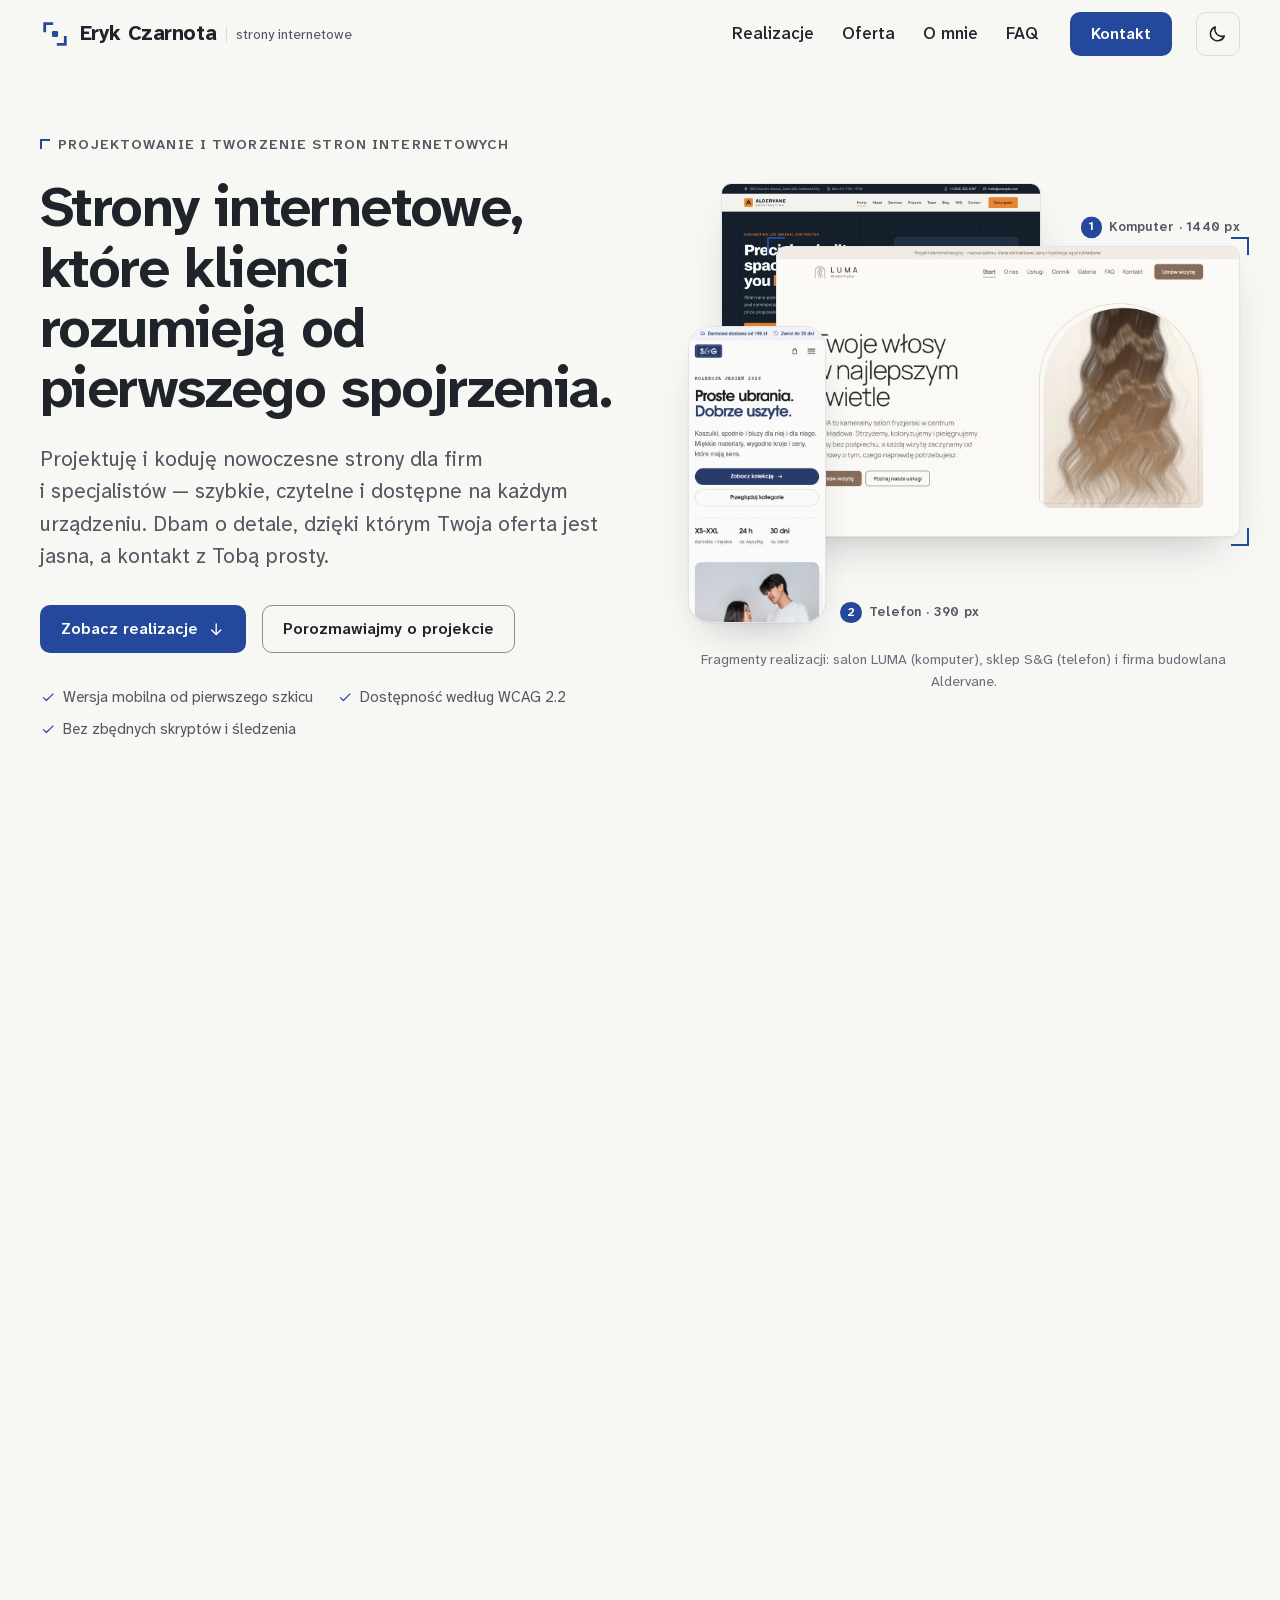
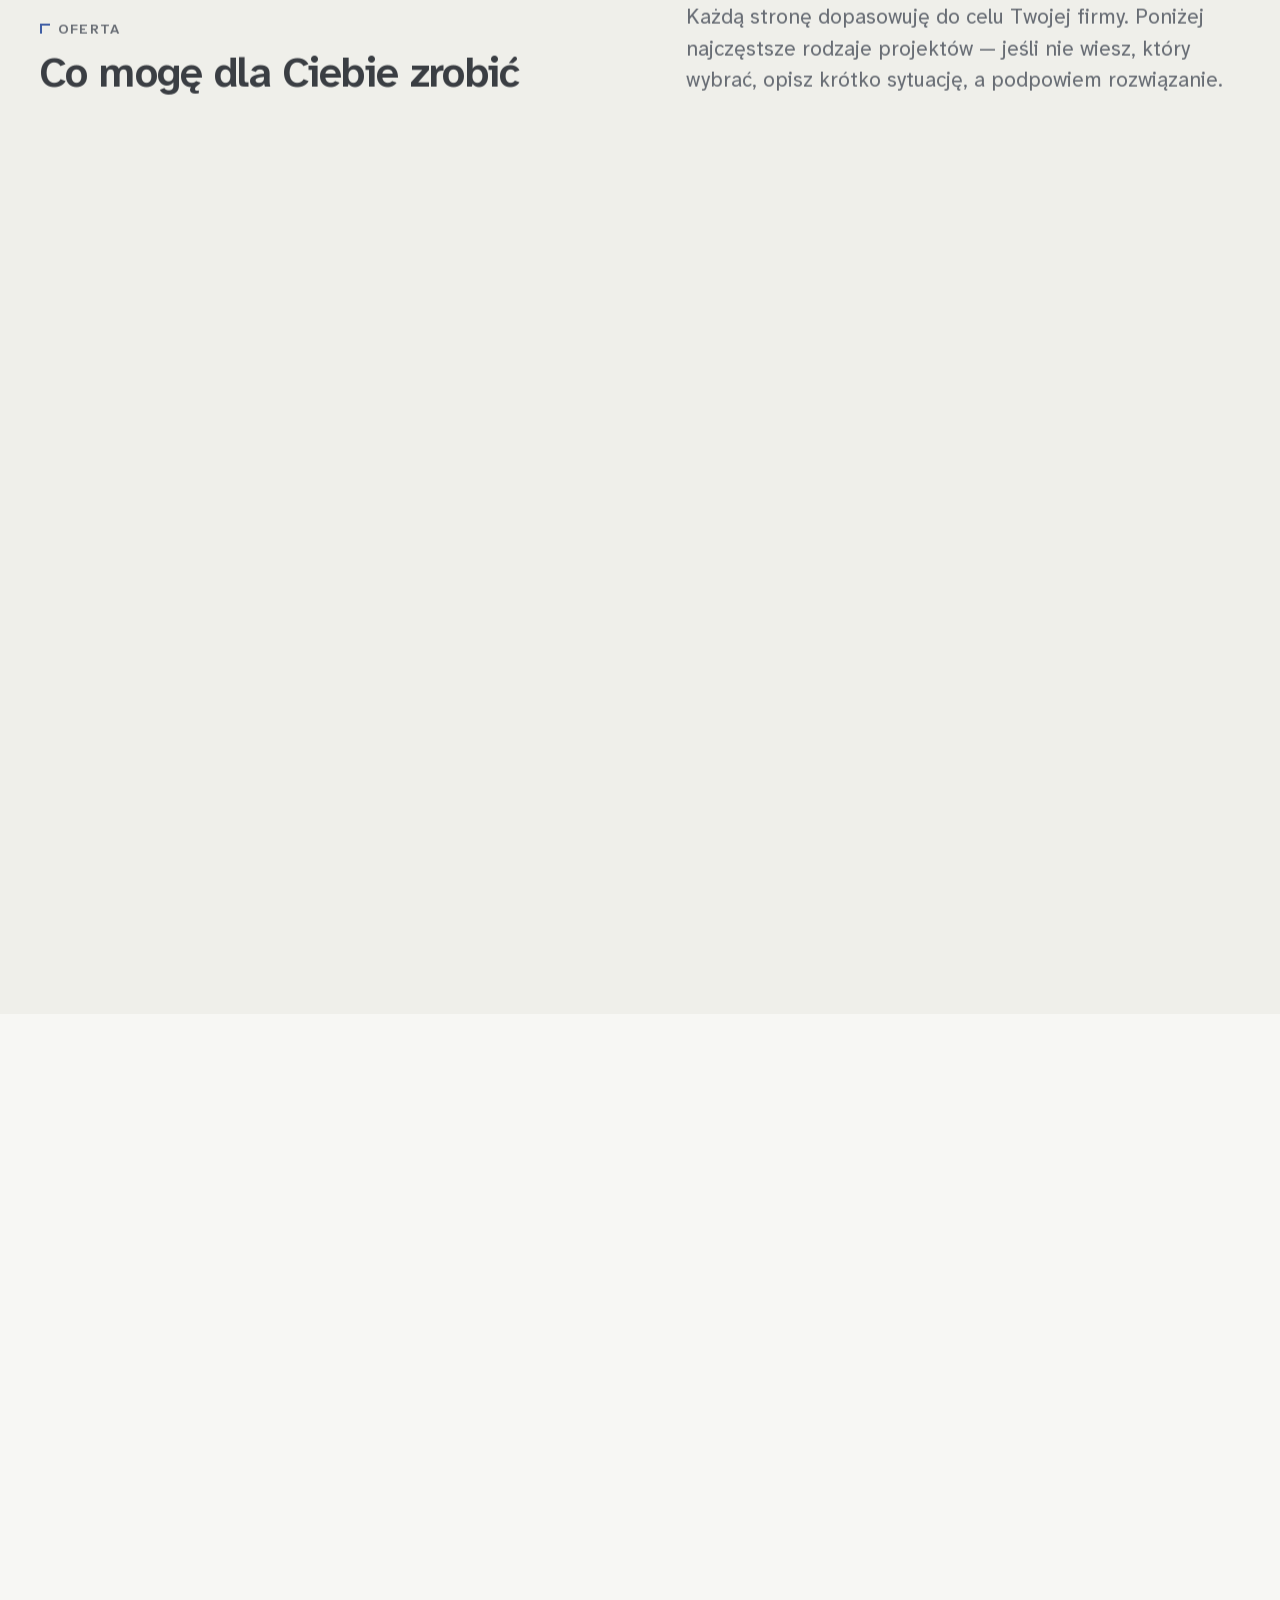
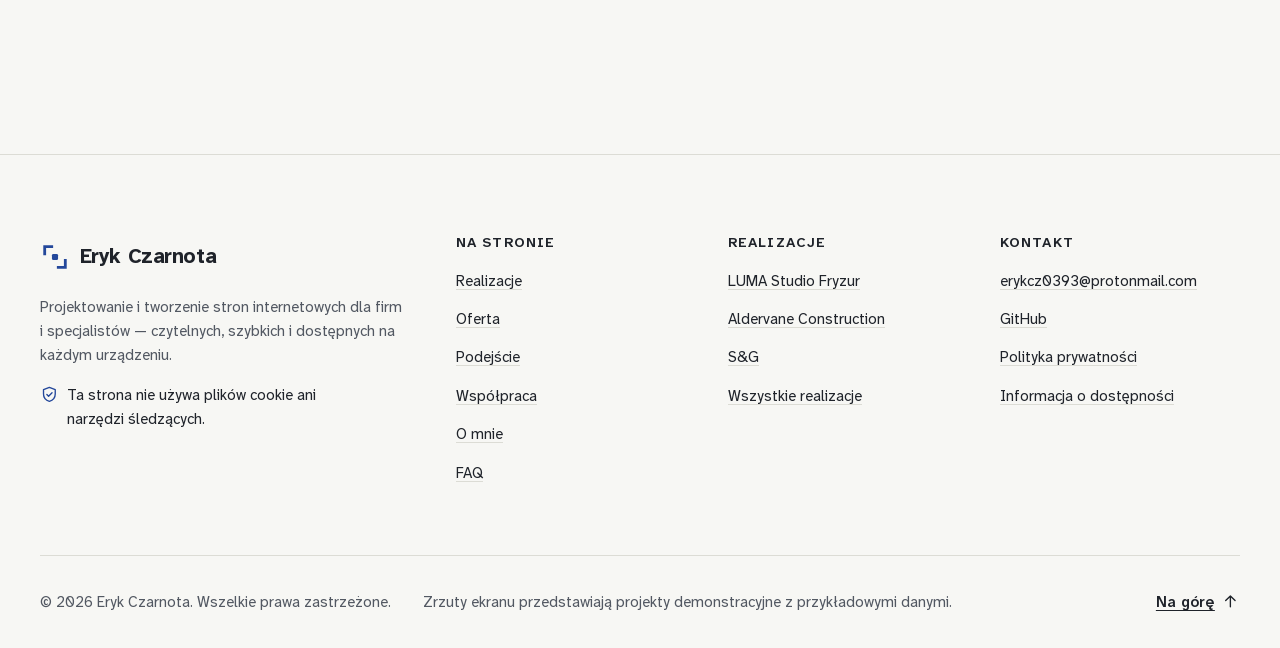
==== commit aff96341: "Update index.html" ====
--- a/index.html
+++ b/index.html
@@ -1350,8 +1350,7 @@
               <span class="step__number" aria-hidden="true"> 06 </span>
               <h3 class="step__title"><span class="visually-hidden">Etap 6: </span> Przekazanie projektu</h3>
               <p class="step__text">
-                Publikuję stronę na swoim hostingu. Pokazuję, jak wprowadzać zmiany, albo ustalamy zasady dalszej
-                opieki.
+                Pomagam w doborze hostingu i domeny, konfiguruję środowisko oraz publikuję gotową stronę na serwerze klienta lub swoim. Wszystko jest do uzgodnienia.
               </p>
               <p class="step__outcome">
                 <svg class="icon" width="24" height="24" aria-hidden="true" focusable="false">
